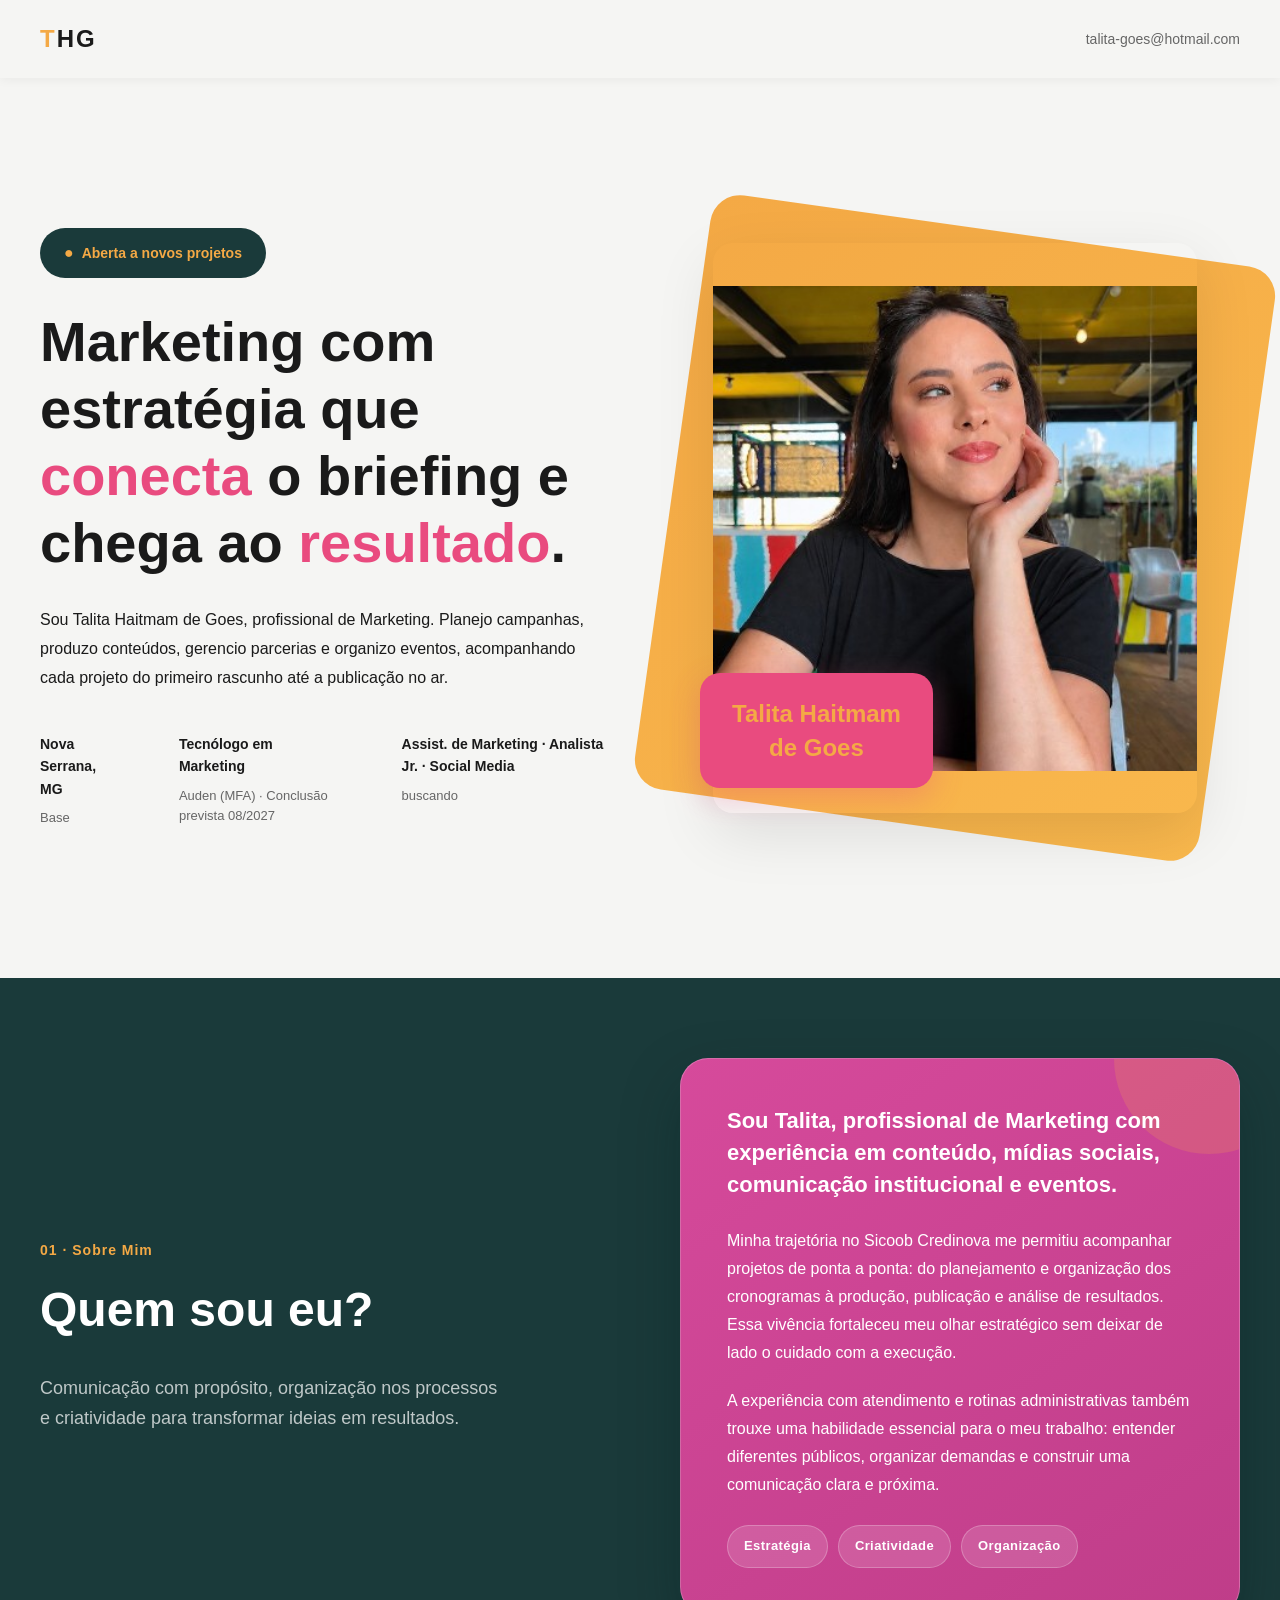
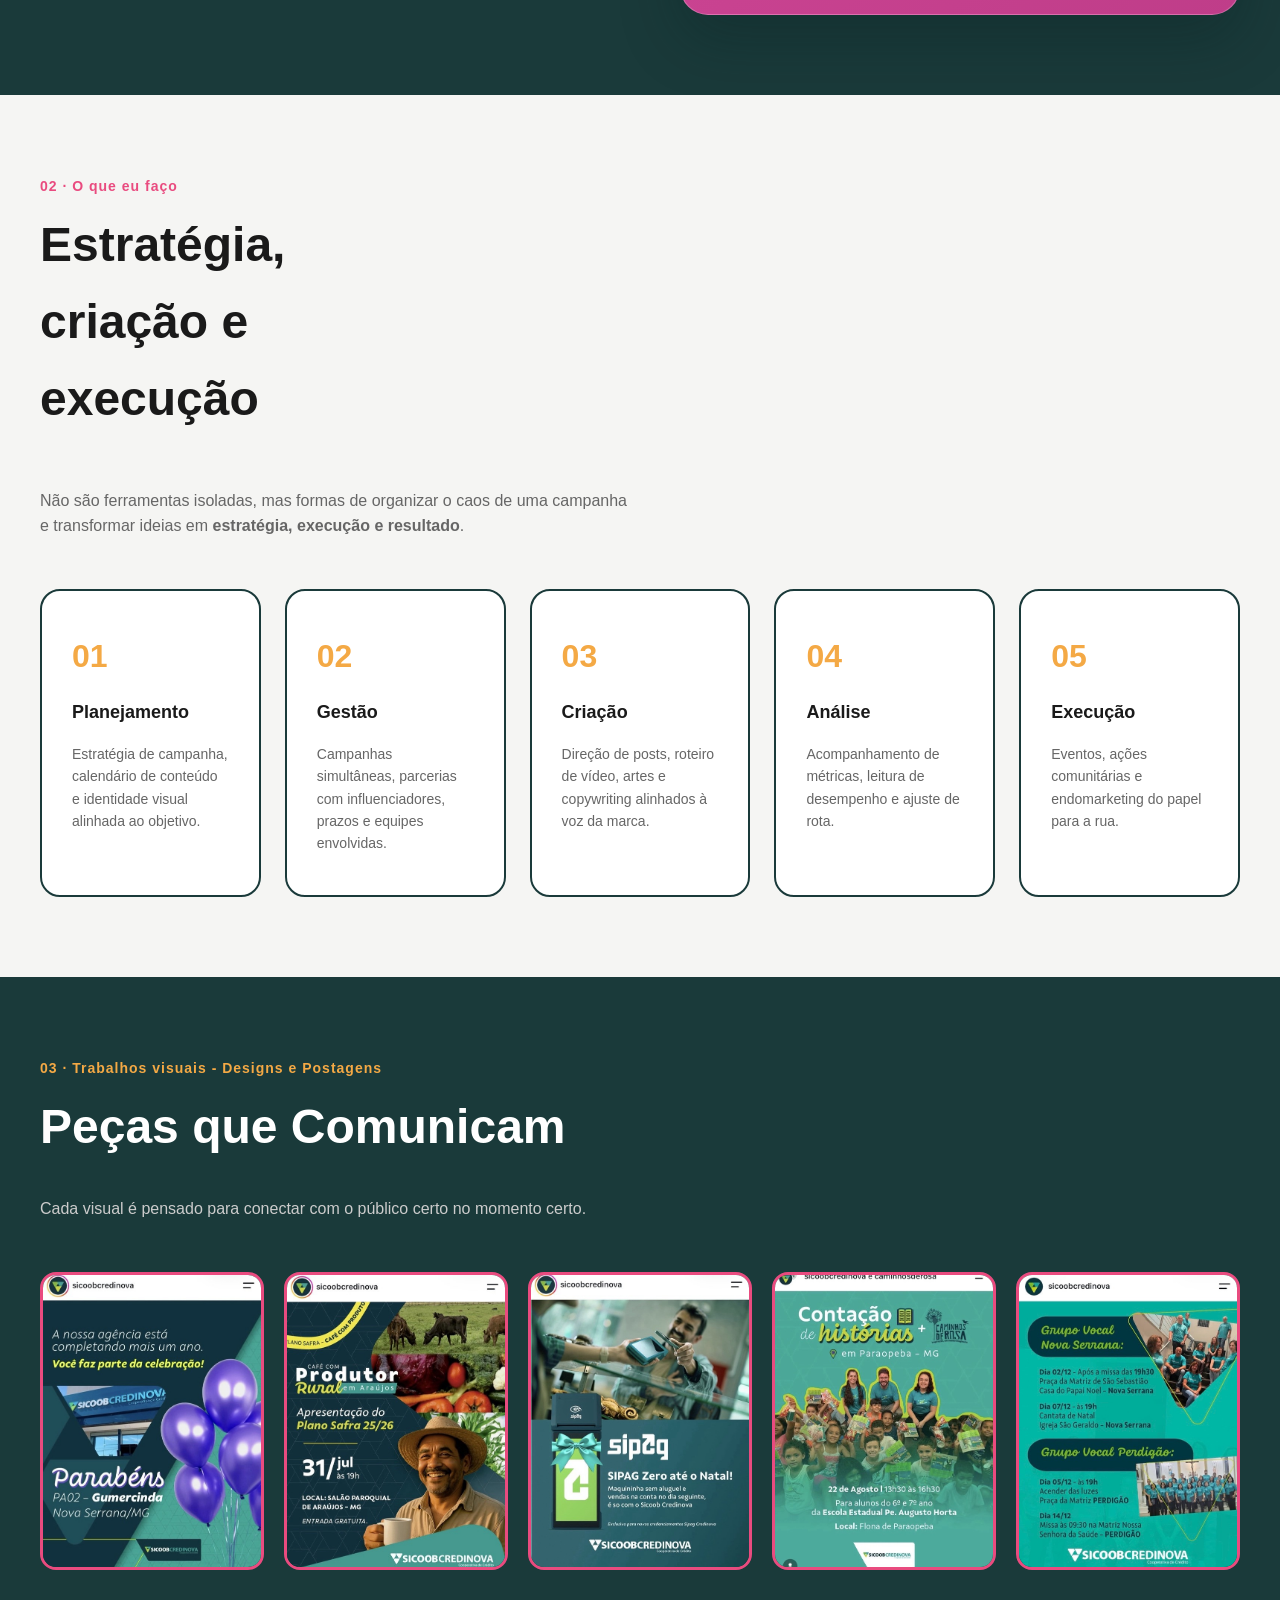
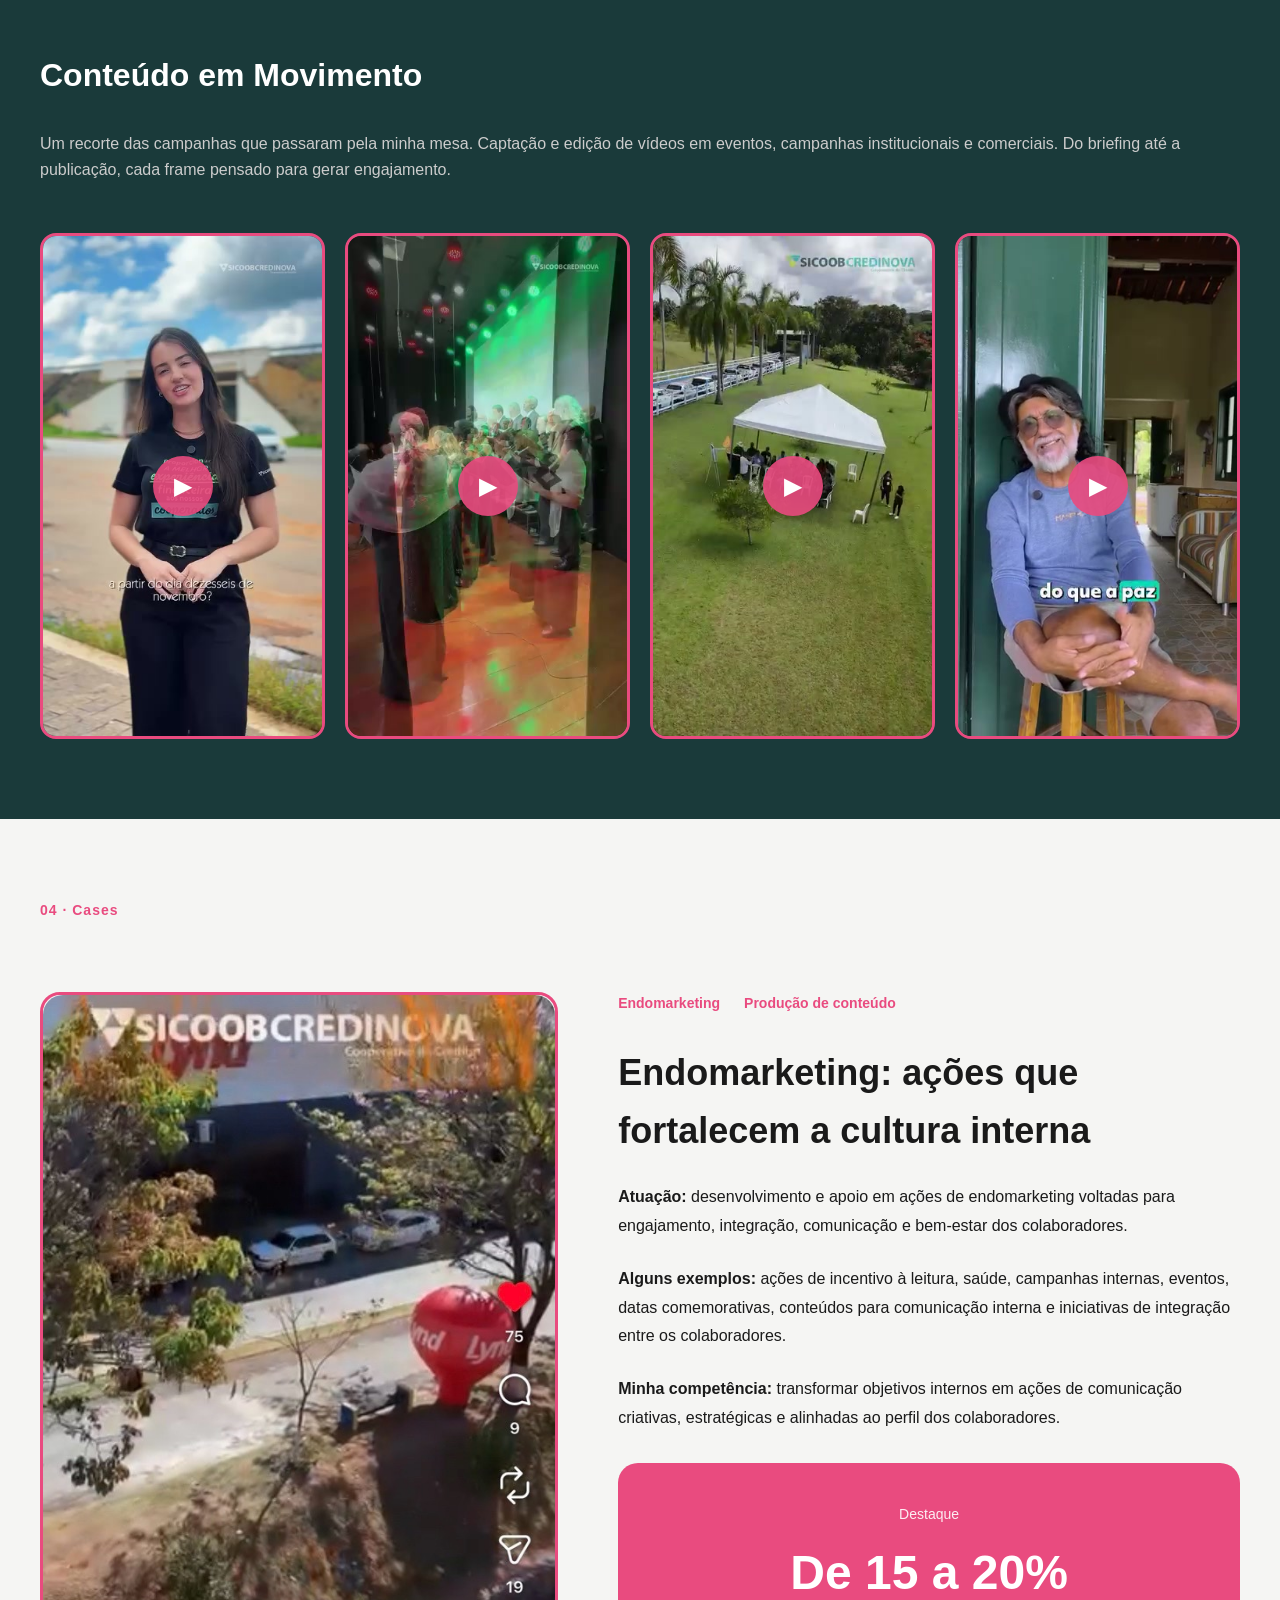
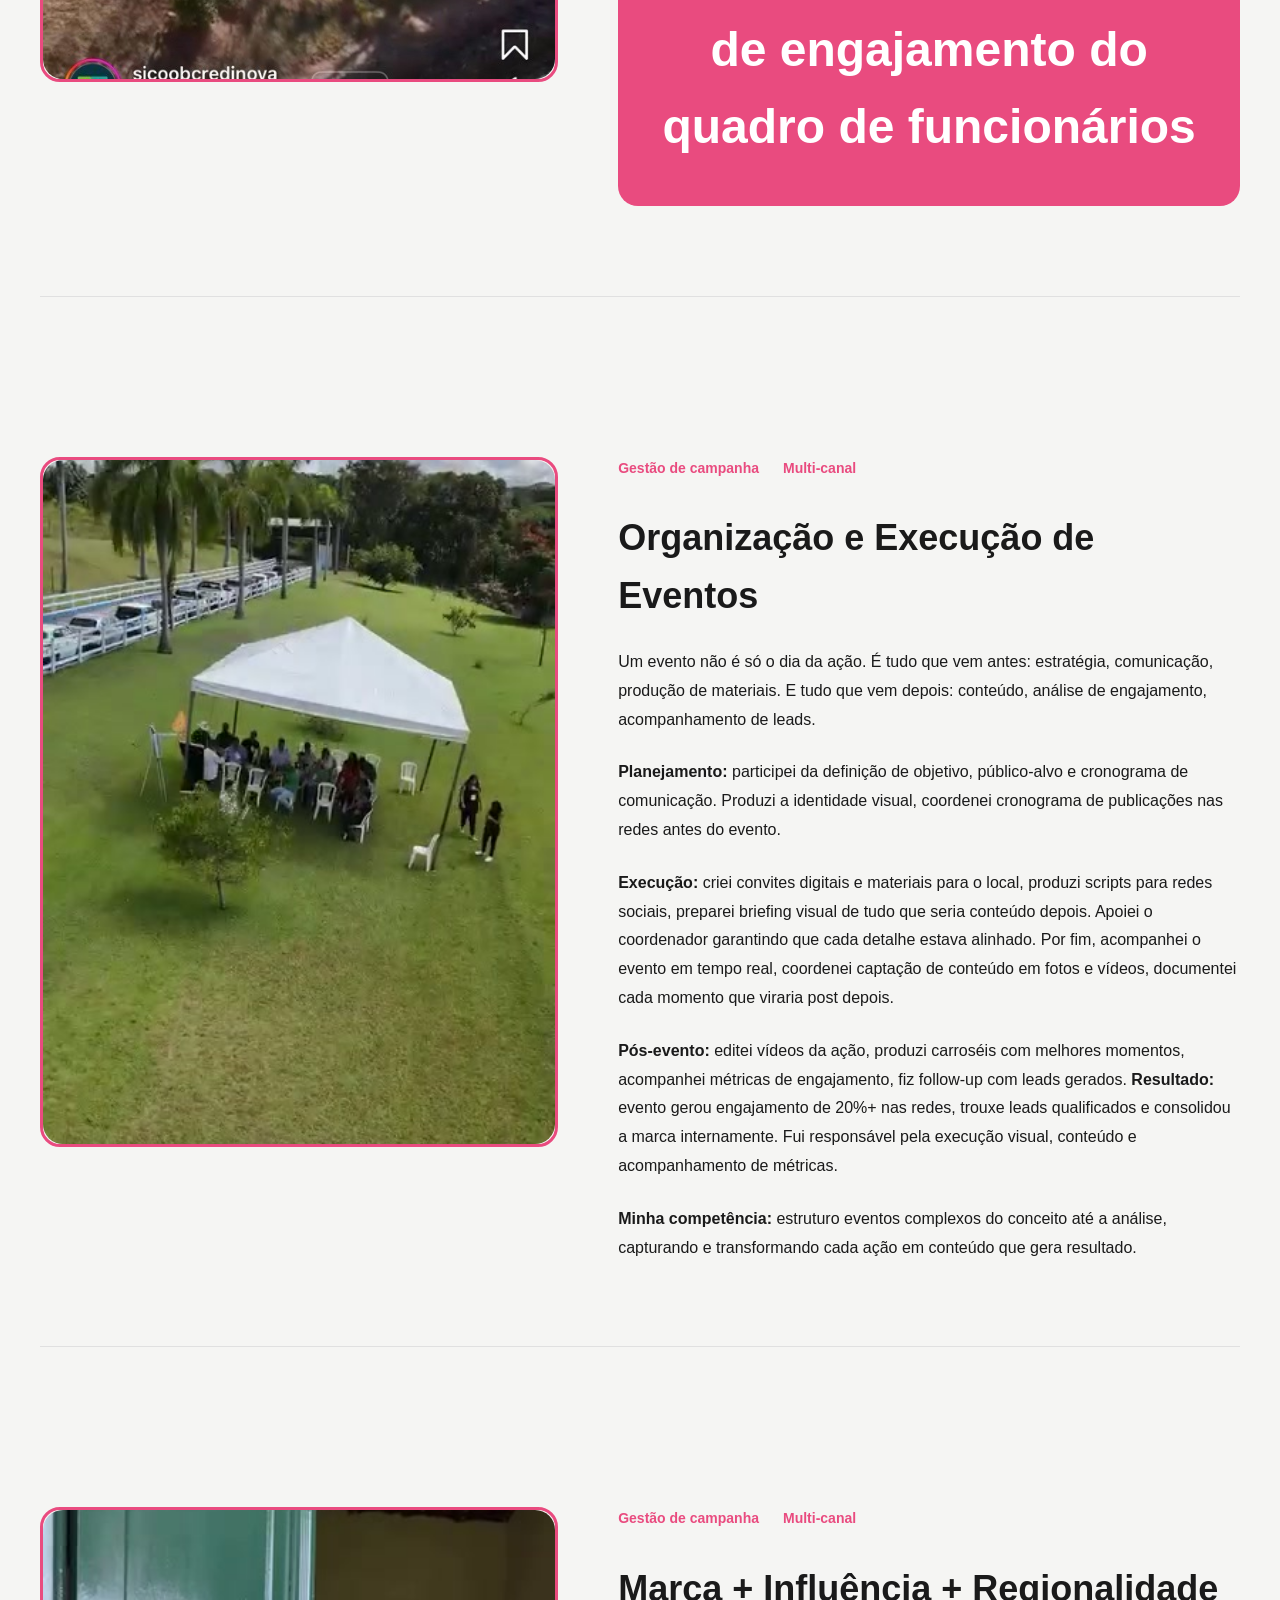
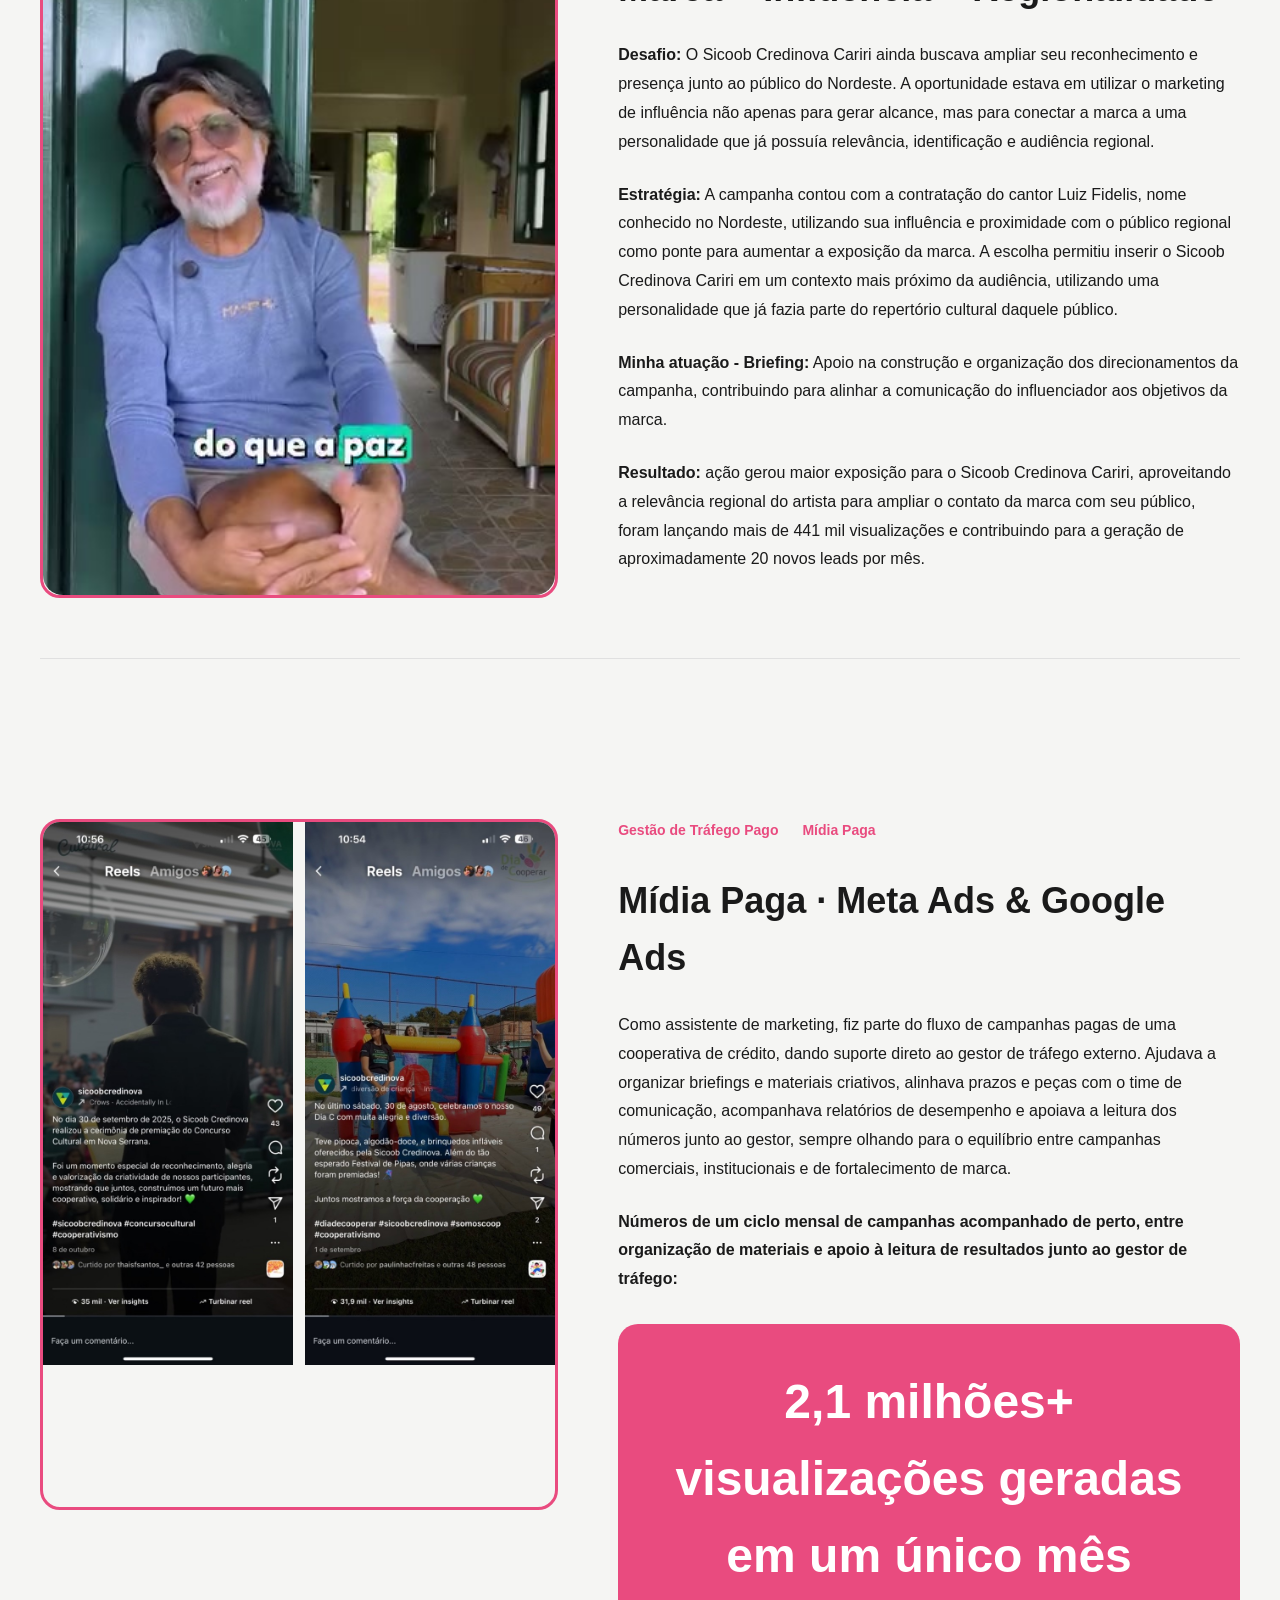
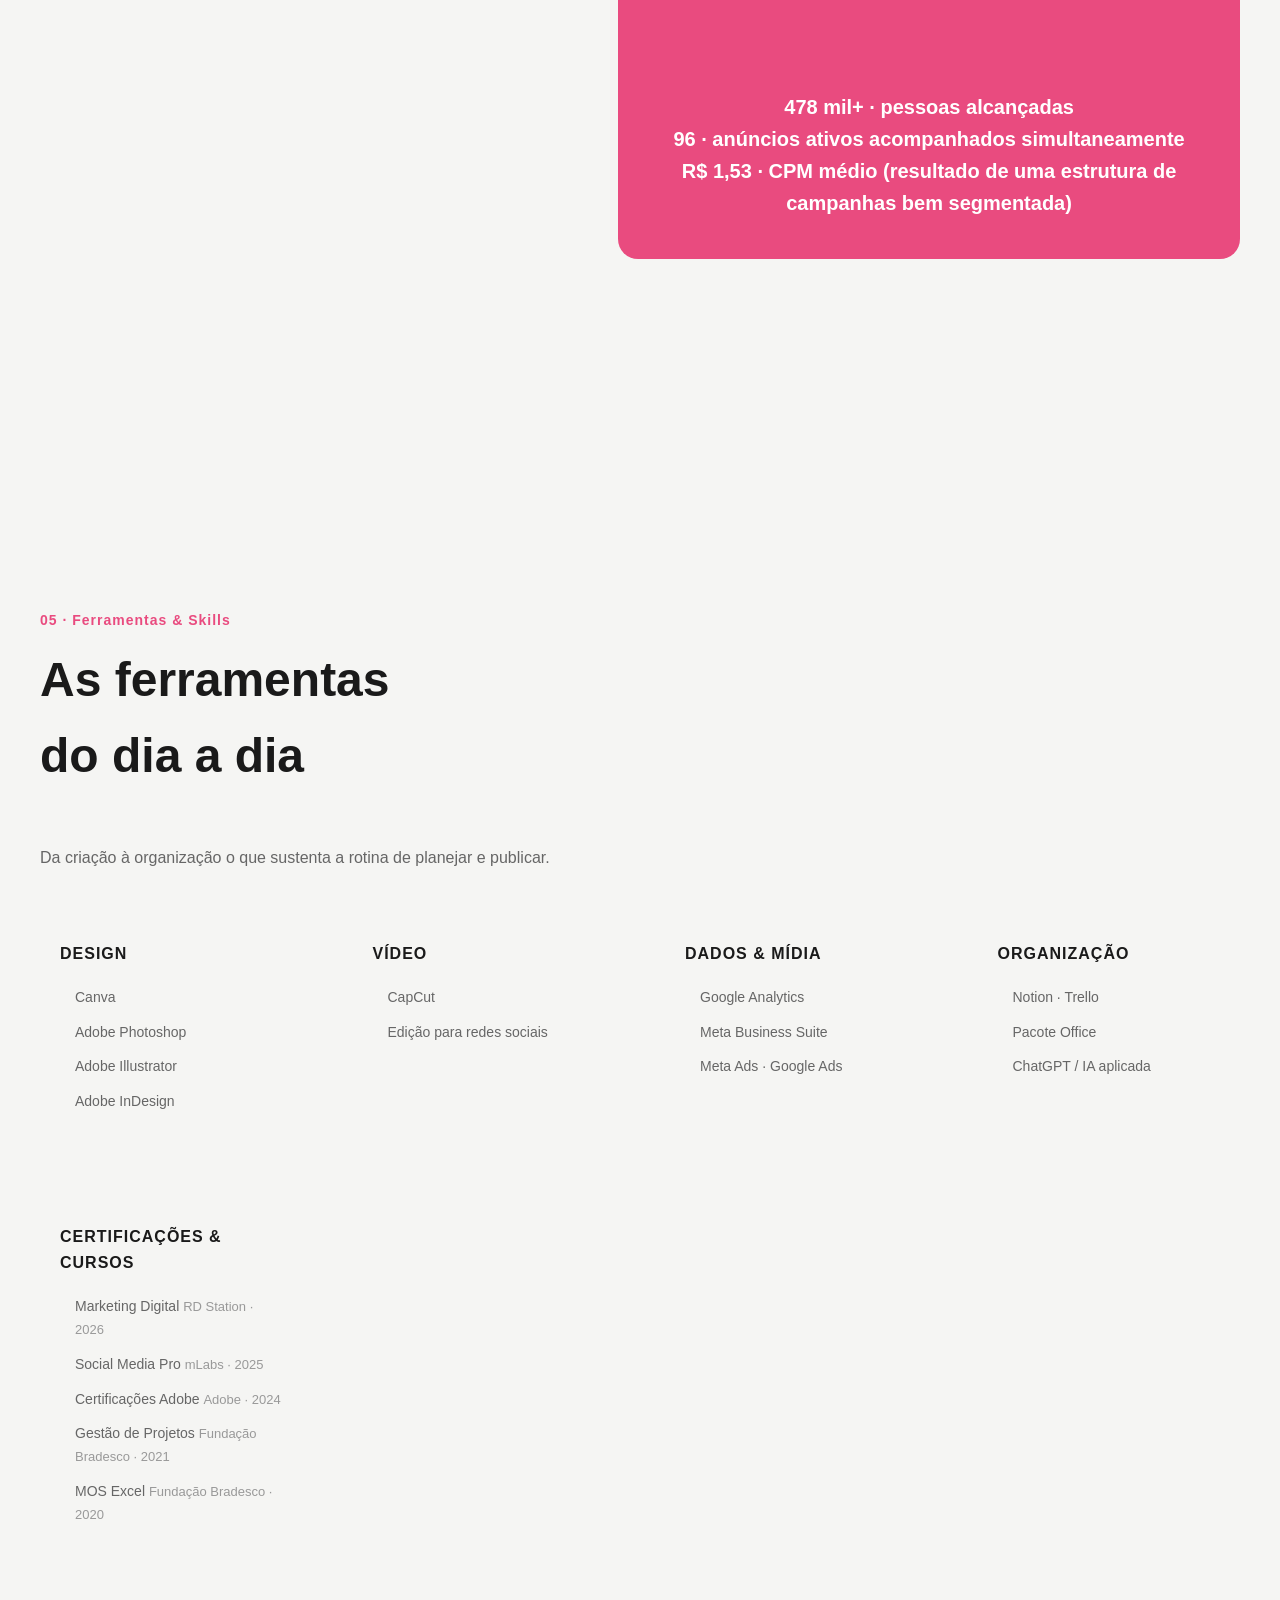
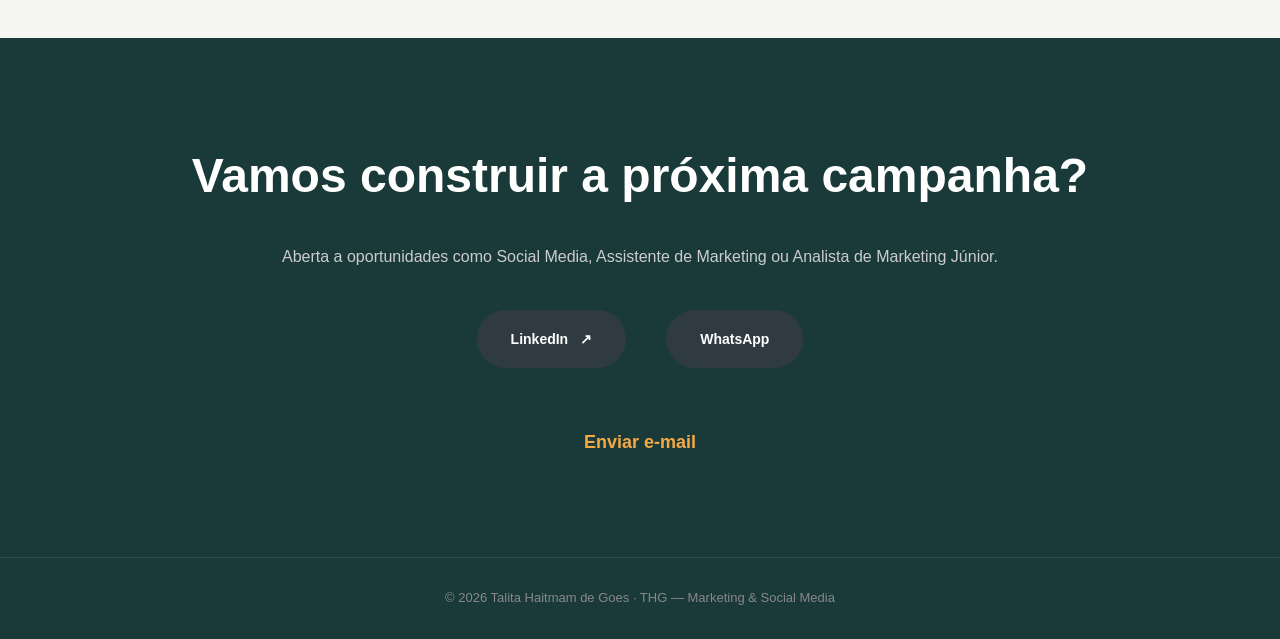
==== index(1) (1).html @ 7b7c9e7a "Add files via upload" ====
<!DOCTYPE html>
<html lang="pt-BR">
<head>
    <meta charset="UTF-8">
    <meta name="viewport" content="width=device-width, initial-scale=1.0">
    <title>Talita Haitmam de Goes | Marketing & Social Media</title>
    <link rel="stylesheet" href="./css/style.css">
    <link rel="llms-txt" href="./llms.txt" type="text/plain">
</head>
<body>
    <!-- SCROLL PROGRESS BAR -->
    <div class="scroll-progress"></div>

    <!-- HEADER -->
    <header>
        <div class="logo" onclick="window.scrollTo({top: 0, behavior: 'smooth'})">
            <span>T</span><span>HG</span>
        </div>
        <a href="mailto:talita-goes@hotmail.com" class="email">talita-goes@hotmail.com</a>
    </header>

    <!-- SEÇÃO HERO -->
    <section class="hero">
        <div class="hero-content">
            <div class="hero-badge">Aberta a novos projetos</div>
            <h1 class="hero-title">Marketing com estratégia que <span class="highlight">conecta</span> o briefing e chega ao <span class="highlight">resultado</span>.</h1>
            <p class="hero-description">Sou Talita Haitmam de Goes, profissional de Marketing. Planejo campanhas, produzo conteúdos, gerencio parcerias e organizo eventos, acompanhando cada projeto do primeiro rascunho até a publicação no ar.</p>
            <div class="hero-info">
                <div class="info-item">
                    <span class="info-item-label">Nova Serrana, MG</span>
                    <span class="info-item-value">Base</span>
                </div>
                <div class="info-item">
                    <span class="info-item-label">Tecnólogo em Marketing</span>
                    <span class="info-item-value">Auden (MFA) · Conclusão prevista 08/2027</span>
                </div>
                <div class="info-item">
                    <span class="info-item-label">Assist. de Marketing · Analista Jr. · Social Media</span>
                    <span class="info-item-value">buscando</span>
                </div>
            </div>
        </div>

        <div class="hero-image">
            <div class="hero-image-bg"></div>
            <img src="./fotos/perfil-talita.jfif" alt="Talita Haitmam de Goes" class="hero-image-photo" loading="lazy" style="object-fit: contain;">
            <div class="hero-name-badge">Talita Haitmam<br>de Goes</div>
        </div>
    </section>

    <!-- SEÇÃO SOBRE MIM -->
    <section class="section dark">
        <div class="about-grid">
            <div class="about-heading">
                <div class="section-label">01 · Sobre Mim</div>
                <h2 class="section-title">Quem sou eu?</h2>
                <p class="about-summary">Comunicação com propósito, organização nos processos e criatividade para transformar ideias em resultados.</p>
            </div>
            <div class="about-content-box">
                <p class="about-intro">Sou Talita, profissional de Marketing com experiência em conteúdo, mídias sociais, comunicação institucional e eventos.</p>

                <p>Minha trajetória no Sicoob Credinova me permitiu acompanhar projetos de ponta a ponta: do planejamento e organização dos cronogramas à produção, publicação e análise de resultados. Essa vivência fortaleceu meu olhar estratégico sem deixar de lado o cuidado com a execução.</p>

                <p>A experiência com atendimento e rotinas administrativas também trouxe uma habilidade essencial para o meu trabalho: entender diferentes públicos, organizar demandas e construir uma comunicação clara e próxima.</p>

                <div class="about-highlights" aria-label="Principais competências">
                    <span>Estratégia</span>
                    <span>Criatividade</span>
                    <span>Organização</span>
                </div>
            </div>
        </div>
    </section>

    <!-- SEÇÃO SERVIÇOS -->
    <section class="section services">
        <div class="section-label" style="color: var(--color-primary-pink);">02 · O que eu faço</div>
        <h2 class="section-title">Estratégia, criação e execução</h2>
        
        <div class="services-intro">
            <p>Não são ferramentas isoladas, mas formas de organizar o caos de uma campanha e transformar ideias em <strong>estratégia, execução e resultado</strong>.</p>
        </div>

        <div class="services-grid">
            <div class="service-card">
                <div class="service-number">01</div>
                <h3 class="service-title">Planejamento</h3>
                <p class="service-description">Estratégia de campanha, calendário de conteúdo e identidade visual alinhada ao objetivo.</p>
            </div>
            <div class="service-card">
                <div class="service-number">02</div>
                <h3 class="service-title">Gestão</h3>
                <p class="service-description">Campanhas simultâneas, parcerias com influenciadores, prazos e equipes envolvidas.</p>
            </div>
            <div class="service-card">
                <div class="service-number">03</div>
                <h3 class="service-title">Criação</h3>
                <p class="service-description">Direção de posts, roteiro de vídeo, artes e copywriting alinhados à voz da marca.</p>
            </div>
            <div class="service-card">
                <div class="service-number">04</div>
                <h3 class="service-title">Análise</h3>
                <p class="service-description">Acompanhamento de métricas, leitura de desempenho e ajuste de rota.</p>
            </div>
            <div class="service-card">
                <div class="service-number">05</div>
                <h3 class="service-title">Execução</h3>
                <p class="service-description">Eventos, ações comunitárias e endomarketing do papel para a rua.</p>
            </div>
        </div>
    </section>

    <!-- SEÇÃO TRABALHOS VISUAIS - DESIGNS -->
    <section class="section portfolio-section">
        <div class="section-label">03 · Trabalhos visuais - Designs e Postagens</div>
        <h2 class="portfolio-title">Peças que Comunicam</h2>
        <p class="portfolio-subtitle">Cada visual é pensado para conectar com o público certo no momento certo.</p>
        
        <div class="gallery-designs">
            <div class="gallery-item" onclick="openModal('./fotos/design-aniversario-agencia.jfif')">
                <img src="./fotos/design-aniversario-agencia.jfif" alt="Design 1" loading="lazy">
            </div>
            <div class="gallery-item" onclick="openModal('./fotos/design-cafe-produtor-rural.jfif')">
                <img src="./fotos/design-cafe-produtor-rural.jfif" alt="Design 2" loading="lazy">
            </div>
            <div class="gallery-item" onclick="openModal('./fotos/design-sipag-natal.jfif')">
                <img src="./fotos/design-sipag-natal.jfif" alt="Design 3" loading="lazy">
            </div>
            <div class="gallery-item" onclick="openModal('./fotos/design-contacao-historias.jfif')">
                <img src="./fotos/design-contacao-historias.jfif" alt="Design 4" loading="lazy">
            </div>
            <div class="gallery-item" onclick="openModal('./fotos/design-grupo-vocal.jfif')">
                <img src="./fotos/design-grupo-vocal.jfif" alt="Design 5" loading="lazy">
            </div>
        </div>

        <h3 class="video-section-title">Conteúdo em Movimento</h3>
        <p class="video-subtitle">Um recorte das campanhas que passaram pela minha mesa. Captação e edição de vídeos em eventos, campanhas institucionais e comerciais. Do briefing até a publicação, cada frame pensado para gerar engajamento.</p>

        <div class="gallery-videos">
            <div class="gallery-video" onclick="openModal('./videos/comercial-sicoob-tag.mp4')">
                <video preload="metadata" poster="./fotos/comercial-sicoob-tag.jpg">
                    <source src="./videos/comercial-sicoob-tag.mp4" type="video/mp4">
                </video>
                <div class="play-icon">▶</div>
            </div>
            <div class="gallery-video" onclick="openModal('./videos/evento-institucional-coral.mp4')">
                <video preload="metadata" poster="./fotos/evento-institucional-coral.jpg">
                    <source src="./videos/evento-institucional-coral.mp4" type="video/mp4">
                </video>
                <div class="play-icon">▶</div>
            </div>
            <div class="gallery-video" onclick="openModal('./videos/evento-cafe-produtor-rural.mp4')">
                <video preload="metadata" poster="./fotos/evento-cafe-produtor-rural.jpg">
                    <source src="./videos/evento-cafe-produtor-rural.mp4" type="video/mp4">
                </video>
                <div class="play-icon">▶</div>
            </div>
            <div class="gallery-video" onclick="openModal('./videos/influencia-luiz-fidelis.mp4')">
                <video preload="metadata" poster="./fotos/influencia-luiz-fidelis.jpg">
                    <source src="./videos/influencia-luiz-fidelis.mp4" type="video/mp4">
                </video>
                <div class="play-icon">▶</div>
            </div>
        </div>
    </section>

    <!-- SEÇÃO CASES -->
    <section class="section cases-section">
        <div class="section-label" style="color: var(--color-primary-pink);">04 · Cases</div>

        <!-- CASE 1 -->
        <div class="case-item">
            <div class="case-image">
                <video style="width:100%;height:100%;object-fit:cover;border-radius:inherit;" preload="metadata" poster="./fotos/endomarketing-fic-movimento.jfif" onclick="event.stopPropagation(); openModal('./videos/endomarketing-fic-movimento.mp4')"><source src="./videos/endomarketing-fic-movimento.mp4" type="video/mp4"></video>
            </div>
            <div class="case-content">
                <div class="case-meta">
                    <span class="case-meta-item">Endomarketing</span>
                    <span class="case-meta-item">Produção de conteúdo</span>
                </div>
                <h3>Endomarketing: ações que fortalecem a cultura interna</h3>
                
                <p class="case-description"><strong>Atuação:</strong> desenvolvimento e apoio em ações de endomarketing voltadas para engajamento, integração, comunicação e bem-estar dos colaboradores.</p>
                
                <p class="case-description"><strong>Alguns exemplos:</strong> ações de incentivo à leitura, saúde, campanhas internas, eventos, datas comemorativas, conteúdos para comunicação interna e iniciativas de integração entre os colaboradores.</p>
                
                <p class="case-description"><strong>Minha competência:</strong> transformar objetivos internos em ações de comunicação criativas, estratégicas e alinhadas ao perfil dos colaboradores.</p>
                
                <div class="case-highlight">
                    <div class="label">Destaque</div>
                    De 15 a 20%<br>de engajamento do quadro de funcionários
                </div>
            </div>
        </div>

        <!-- CASE 2 -->
        <div class="case-item">
            <div class="case-image">
                <video style="width:100%;height:100%;object-fit:cover;border-radius:inherit;" preload="metadata" poster="./fotos/evento-cafe-produtor-rural.jpg" onclick="event.stopPropagation(); openModal('./videos/evento-cafe-produtor-rural.mp4')"><source src="./videos/evento-cafe-produtor-rural.mp4" type="video/mp4"></video>
            </div>
            <div class="case-content">
                <div class="case-meta">
                    <span class="case-meta-item">Gestão de campanha</span>
                    <span class="case-meta-item">Multi-canal</span>
                </div>
                <h3>Organização e Execução de Eventos</h3>
                
                <p class="case-description">Um evento não é só o dia da ação. É tudo que vem antes: estratégia, comunicação, produção de materiais. E tudo que vem depois: conteúdo, análise de engajamento, acompanhamento de leads.</p>
                
                <p class="case-description"><strong>Planejamento:</strong> participei da definição de objetivo, público-alvo e cronograma de comunicação. Produzi a identidade visual, coordenei cronograma de publicações nas redes antes do evento.</p>
                
                <p class="case-description"><strong>Execução:</strong> criei convites digitais e materiais para o local, produzi scripts para redes sociais, preparei briefing visual de tudo que seria conteúdo depois. Apoiei o coordenador garantindo que cada detalhe estava alinhado. Por fim, acompanhei o evento em tempo real, coordenei captação de conteúdo em fotos e vídeos, documentei cada momento que viraria post depois.</p>
                
                <p class="case-description"><strong>Pós-evento:</strong> editei vídeos da ação, produzi carroséis com melhores momentos, acompanhei métricas de engajamento, fiz follow-up com leads gerados. <strong>Resultado:</strong> evento gerou engajamento de 20%+ nas redes, trouxe leads qualificados e consolidou a marca internamente. Fui responsável pela execução visual, conteúdo e acompanhamento de métricas.</p>
                
                <p class="case-description"><strong>Minha competência:</strong> estruturo eventos complexos do conceito até a análise, capturando e transformando cada ação em conteúdo que gera resultado.</p>
            </div>
        </div>

        <!-- CASE 3 - Luiz Fidelis -->
        <div class="case-item">
            <div class="case-image">
                <video style="width:100%;height:100%;object-fit:cover;border-radius:inherit;" preload="metadata" poster="./fotos/influencia-luiz-fidelis.jpg" onclick="event.stopPropagation(); openModal('./videos/influencia-luiz-fidelis.mp4')"><source src="./videos/influencia-luiz-fidelis.mp4" type="video/mp4"></video>
            </div>
            <div class="case-content">
                <div class="case-meta">
                    <span class="case-meta-item">Gestão de campanha</span>
                    <span class="case-meta-item">Multi-canal</span>
                </div>
                <h3>Marca + Influência + Regionalidade</h3>
                
                <p class="case-description"><strong>Desafio:</strong> O Sicoob Credinova Cariri ainda buscava ampliar seu reconhecimento e presença junto ao público do Nordeste. A oportunidade estava em utilizar o marketing de influência não apenas para gerar alcance, mas para conectar a marca a uma personalidade que já possuía relevância, identificação e audiência regional.</p>
                
                <p class="case-description"><strong>Estratégia:</strong> A campanha contou com a contratação do cantor Luiz Fidelis, nome conhecido no Nordeste, utilizando sua influência e proximidade com o público regional como ponte para aumentar a exposição da marca. A escolha permitiu inserir o Sicoob Credinova Cariri em um contexto mais próximo da audiência, utilizando uma personalidade que já fazia parte do repertório cultural daquele público.</p>
                
                <p class="case-description"><strong>Minha atuação - Briefing:</strong> Apoio na construção e organização dos direcionamentos da campanha, contribuindo para alinhar a comunicação do influenciador aos objetivos da marca.</p>
                
                <p class="case-description"><strong>Resultado:</strong> ação gerou maior exposição para o Sicoob Credinova Cariri, aproveitando a relevância regional do artista para ampliar o contato da marca com seu público, foram lançando mais de 441 mil visualizações e contribuindo para a geração de aproximadamente 20 novos leads por mês.</p>
            </div>
        </div>

        <!-- CASE 4 - Mídia Paga -->
        <div class="case-item">
            <div class="case-image">
                <div class="case-media-gallery" style="display:flex;gap:12px;flex-wrap:wrap;"><img style="width:calc(50% - 6px);object-fit:cover;" src="./fotos/resultado-midia-paga-concurso-cultural.jfif" alt="Mídia Paga - Concurso Cultural" loading="lazy"><img style="width:calc(50% - 6px);object-fit:cover;" src="./fotos/resultado-midia-paga-dia-c.jfif" alt="Mídia Paga - Dia C" loading="lazy"></div>
            </div>
            <div class="case-content">
                <div class="case-meta">
                    <span class="case-meta-item">Gestão de Tráfego Pago</span>
                    <span class="case-meta-item">Mídia Paga</span>
                </div>
                <h3>Mídia Paga · Meta Ads & Google Ads</h3>
                
                <p class="case-description">Como assistente de marketing, fiz parte do fluxo de campanhas pagas de uma cooperativa de crédito, dando suporte direto ao gestor de tráfego externo. Ajudava a organizar briefings e materiais criativos, alinhava prazos e peças com o time de comunicação, acompanhava relatórios de desempenho e apoiava a leitura dos números junto ao gestor, sempre olhando para o equilíbrio entre campanhas comerciais, institucionais e de fortalecimento de marca.</p>
                
                <p class="case-description"><strong>Números de um ciclo mensal de campanhas acompanhado de perto, entre organização de materiais e apoio à leitura de resultados junto ao gestor de tráfego:</strong></p>
                
                <div class="case-highlight">
                    2,1 milhões+<br>visualizações geradas em um único mês<br><br>
                    <span style="font-size: 20px; display: block; margin-top: 20px;">
                        478 mil+ · pessoas alcançadas<br>
                        96 · anúncios ativos acompanhados simultaneamente<br>
                        R$ 1,53 · CPM médio (resultado de uma estrutura de campanhas bem segmentada)
                    </span>
                </div>
            </div>
        </div>
    </section>

    <!-- SEÇÃO FERRAMENTAS -->
    <section class="section tools-section">
        <div class="section-label" style="color: var(--color-primary-pink);">05 · Ferramentas & Skills</div>
        <h2 class="section-title">As ferramentas do dia a dia</h2>
        <p style="color: var(--color-text-light); font-size: 16px; margin-bottom: 40px;">Da criação à organização o que sustenta a rotina de planejar e publicar.</p>

        <div class="tools-grid">
            <div class="tool-category">
                <h3 class="tool-category-title">DESIGN</h3>
                <ul class="tool-list">
                    <li>Canva</li>
                    <li>Adobe Photoshop</li>
                    <li>Adobe Illustrator</li>
                    <li>Adobe InDesign</li>
                </ul>
            </div>
            <div class="tool-category">
                <h3 class="tool-category-title">VÍDEO</h3>
                <ul class="tool-list">
                    <li>CapCut</li>
                    <li>Edição para redes sociais</li>
                </ul>
            </div>
            <div class="tool-category">
                <h3 class="tool-category-title">DADOS & MÍDIA</h3>
                <ul class="tool-list">
                    <li>Google Analytics</li>
                    <li>Meta Business Suite</li>
                    <li>Meta Ads · Google Ads</li>
                </ul>
            </div>
            <div class="tool-category">
                <h3 class="tool-category-title">ORGANIZAÇÃO</h3>
                <ul class="tool-list">
                    <li>Notion · Trello</li>
                    <li>Pacote Office</li>
                    <li>ChatGPT / IA aplicada</li>
                </ul>
            </div>
        </div>

        <div class="tools-grid" style="margin-top: 60px;">
            <div class="tool-category">
                <h3 class="tool-category-title">CERTIFICAÇÕES & CURSOS</h3>
                <ul class="tool-list">
                    <li>Marketing Digital <span class="certification">RD Station · 2026</span></li>
                    <li>Social Media Pro <span class="certification">mLabs · 2025</span></li>
                    <li>Certificações Adobe <span class="certification">Adobe · 2024</span></li>
                    <li>Gestão de Projetos <span class="certification">Fundação Bradesco · 2021</span></li>
                    <li>MOS Excel <span class="certification">Fundação Bradesco · 2020</span></li>
                </ul>
            </div>
        </div>
    </section>

    <!-- SEÇÃO CONTATO -->
    <section class="contact-section">
        <h2 class="contact-title">Vamos construir a próxima campanha?</h2>
        <p class="contact-status">Aberta a oportunidades como Social Media, Assistente de Marketing ou Analista de Marketing Júnior.</p>
        
        <div class="contact-links">
            <a href="https://www.linkedin.com/in/talita-haitmam-de-goes-423313188/" target="_blank" rel="noopener noreferrer" class="contact-link">
                <span>LinkedIn</span> <span>↗</span>
            </a>
            <a href="https://wa.me/5537984061112" target="_blank" rel="noopener noreferrer" class="contact-link whatsapp">
                <span>WhatsApp</span>
            </a>
        </div>

        <a href="mailto:talita-goes@hotmail.com" class="contact-email">Enviar e-mail</a>
    </section>

    <!-- FOOTER -->
    <footer>
        © 2026 Talita Haitmam de Goes · THG — Marketing & Social Media
    </footer>

    <!-- MODAL -->
    <div id="modal" class="modal">
        <div class="modal-content">
            <span class="close-modal" onclick="closeModal()">&times;</span>
            <img id="modal-img" alt="Visualização ampliada" style="display: none;">
            <video id="modal-video" style="display: none;" controls></video>
        </div>
    </div>

    <!-- SCROLL TO TOP BUTTON -->
    <button class="scroll-to-top" onclick="scrollToTop()">↑</button>

    <script src="./js/script.js"></script>
</body>
</html>
---- css/style.css ----
* {
    margin: 0;
    padding: 0;
    box-sizing: border-box;
}

:root {
    --color-dark-bg: #1a3a3a;
    --color-light-bg: #f5f5f3;
    --color-primary-pink: #e94b7f;
    --color-secondary-pink: #d64a9b;
    --color-accent-yellow: #f4a945;
    --color-accent-yellow-dark: #f9b84d;
    --color-text-dark: #1a1a1a;
    --color-text-light: #666666;
    --color-white: #ffffff;
    --color-border: #e0e0e0;
}

html {
    scroll-behavior: smooth;
}

body {
    font-family: -apple-system, BlinkMacSystemFont, 'Segoe UI', 'Roboto', 'Helvetica Neue', Arial, sans-serif;
    background-color: var(--color-light-bg);
    color: var(--color-text-dark);
    line-height: 1.6;
}

/* SCROLL PROGRESS BAR */
.scroll-progress {
    position: fixed;
    top: 0;
    left: 0;
    height: 3px;
    background: linear-gradient(90deg, var(--color-primary-pink), var(--color-accent-yellow));
    z-index: 1001;
    width: 0%;
    transition: width 0.1s ease;
}

/* HEADER E NAVEGAÇÃO */
header {
    background-color: var(--color-light-bg);
    padding: 20px 40px;
    display: flex;
    justify-content: space-between;
    align-items: center;
    position: sticky;
    top: 0;
    z-index: 998;
    box-shadow: 0 2px 10px rgba(0, 0, 0, 0.05);
    backdrop-filter: blur(10px);
    background-color: rgba(245, 245, 243, 0.95);
    transition: all 0.3s cubic-bezier(0.34, 1.56, 0.64, 1);
}

header.scrolled {
    padding: 15px 40px;
    box-shadow: 0 4px 20px rgba(0, 0, 0, 0.1);
}

.logo {
    font-size: 24px;
    font-weight: 700;
    letter-spacing: 2px;
    cursor: pointer;
    transition: transform 0.3s ease;
}

.logo:hover {
    transform: scale(1.05);
}

.logo span:nth-child(1) {
    color: var(--color-accent-yellow);
}

.logo span:nth-child(2) {
    color: var(--color-text-dark);
}

.logo span:nth-child(3) {
    color: var(--color-primary-pink);
}

header .email {
    font-size: 14px;
    color: var(--color-text-light);
    text-decoration: none;
    transition: all 0.3s ease;
}

header .email:hover {
    color: var(--color-primary-pink);
    transform: translateX(5px);
}

/* SEÇÃO HERO */
.hero {
    background-color: var(--color-light-bg);
    padding: 60px 40px;
    overflow: hidden;
    overflow: clip;
    display: grid;
    grid-template-columns: 1fr 1fr;
    gap: 60px;
    align-items: center;
    min-height: 100vh;
    animation: fadeInUp 0.8s ease;
}

.hero-content {
    display: flex;
    flex-direction: column;
    gap: 30px;
}

.hero-badge {
    background-color: var(--color-dark-bg);
    color: var(--color-accent-yellow);
    padding: 12px 24px;
    border-radius: 30px;
    width: fit-content;
    font-size: 14px;
    font-weight: 600;
    display: flex;
    align-items: center;
    gap: 8px;
    animation: slideInLeft 0.8s ease 0.2s both;
}

.hero-badge::before {
    content: '●';
    font-size: 16px;
    animation: pulse 2s ease-in-out infinite;
}

@keyframes pulse {
    0%, 100% { opacity: 1; }
    50% { opacity: 0.5; }
}

.hero-title {
    font-size: 56px;
    font-weight: 700;
    line-height: 1.2;
    color: var(--color-text-dark);
    animation: slideInLeft 0.8s ease 0.3s both;
}

.hero-title .highlight {
    color: var(--color-primary-pink);
    font-weight: 700;
    transition: all 0.3s ease;
}

.hero-title:hover .highlight {
    text-shadow: 0 0 20px rgba(233, 75, 127, 0.3);
}

.hero-description {
    font-size: 16px;
    color: var(--color-text-dark);
    line-height: 1.8;
    animation: slideInLeft 0.8s ease 0.4s both;
}

.hero-info {
    display: flex;
    gap: 60px;
    font-size: 14px;
    margin-top: 10px;
    animation: slideInLeft 0.8s ease 0.5s both;
}

.info-item {
    display: flex;
    flex-direction: column;
    gap: 8px;
    transition: transform 0.3s ease;
}

.info-item:hover {
    transform: translateX(10px);
}

.info-item-label {
    font-weight: 600;
    color: var(--color-text-dark);
}

.info-item-value {
    color: var(--color-text-light);
    font-size: 13px;
}

.hero-image {
    position: relative;
    display: flex;
    justify-content: center;
    align-items: center;
    height: 600px;
    animation: slideInRight 0.8s ease 0.3s both;
}

.hero-image-bg {
    position: absolute;
    width: 100%;
    height: 100%;
    background: linear-gradient(135deg, var(--color-accent-yellow) 0%, var(--color-accent-yellow-dark) 100%);
    border-radius: 30px;
    z-index: 1;
    transform: rotate(8deg);
    transition: all 0.3s ease;
}

.hero-image:hover .hero-image-bg {
    transform: rotate(12deg) scale(1.02);
}

.hero-image-photo {
    position: relative;
    z-index: 2;
    width: 85%;
    height: 95%;
    border-radius: 20px;
    object-fit: cover;
    box-shadow: 0 20px 60px rgba(0, 0, 0, 0.1);
    transition: all 0.3s cubic-bezier(0.34, 1.56, 0.64, 1);
}

.hero-image-photo:hover {
    transform: scale(1.02);
    box-shadow: 0 30px 80px rgba(233, 75, 127, 0.2);
}

.hero-name-badge {
    position: absolute;
    bottom: 40px;
    left: 30px;
    background-color: var(--color-primary-pink);
    color: var(--color-accent-yellow);
    padding: 24px 32px;
    border-radius: 20px;
    z-index: 3;
    font-weight: 700;
    font-size: 24px;
    text-align: center;
    line-height: 1.4;
    box-shadow: 0 10px 30px rgba(233, 75, 127, 0.3);
    animation: slideInLeft 0.8s ease 0.6s both;
}

/* SEÇÃO SOBRE MIM */
.section {
    background-color: var(--color-light-bg);
    padding: 80px 40px;
    opacity: 0;
    animation: fadeInUp 0.8s ease forwards;
}

.section.dark {
    background-color: var(--color-dark-bg);
    color: var(--color-white);
}

.section-label {
    color: var(--color-accent-yellow);
    font-size: 14px;
    font-weight: 600;
    margin-bottom: 10px;
    letter-spacing: 1px;
    transition: all 0.3s ease;
}

.section:hover .section-label {
    text-shadow: 0 0 10px rgba(244, 169, 69, 0.3);
}

.section-title {
    font-size: 48px;
    font-weight: 700;
    margin-bottom: 50px;
    max-width: 400px;
    transition: all 0.3s ease;
}

.section.dark .section-title {
    color: var(--color-white);
}

.about-grid {
    display: grid;
    grid-template-columns: 1fr 1fr;
    gap: 80px;
    align-items: center;
}

.about-heading .section-title {
    margin-bottom: 24px;
}

.about-summary {
    max-width: 460px;
    color: rgba(255, 255, 255, 0.72);
    font-size: 18px;
    line-height: 1.7;
}

.about-text {
    font-size: 16px;
    line-height: 1.8;
    color: var(--color-text-dark);
}

.section.dark .about-text {
    color: var(--color-white);
}

.about-text p {
    margin-bottom: 24px;
    transition: all 0.3s ease;
}

.about-text p:hover {
    color: var(--color-primary-pink);
    transform: translateX(10px);
}

.about-content-box {
    position: relative;
    overflow: hidden;
    background: linear-gradient(145deg, var(--color-secondary-pink), #bf3d89);
    border-radius: 28px;
    padding: 46px;
    color: var(--color-white);
    border: 1px solid rgba(255, 255, 255, 0.22);
    font-size: 16px;
    line-height: 1.75;
    box-shadow: 0 24px 60px rgba(8, 29, 29, 0.3);
    transition: transform 0.3s ease, box-shadow 0.3s ease;
}

.about-content-box::before {
    content: '';
    position: absolute;
    width: 190px;
    height: 190px;
    top: -95px;
    right: -65px;
    border-radius: 50%;
    background: rgba(244, 169, 69, 0.2);
}

.about-content-box > * {
    position: relative;
    z-index: 1;
}

.about-content-box:hover {
    transform: translateY(-6px);
    box-shadow: 0 30px 70px rgba(8, 29, 29, 0.38);
}

.about-content-box p {
    margin-bottom: 20px;
}

.about-content-box .about-intro {
    font-size: 22px;
    font-weight: 700;
    line-height: 1.45;
    margin-bottom: 26px;
}

.about-highlights {
    display: flex;
    flex-wrap: wrap;
    gap: 10px;
    padding-top: 6px;
}

.about-highlights span {
    padding: 9px 16px;
    border-radius: 999px;
    background: rgba(255, 255, 255, 0.14);
    border: 1px solid rgba(255, 255, 255, 0.24);
    color: var(--color-white);
    font-size: 13px;
    font-weight: 700;
    letter-spacing: 0.4px;
}

/* SERVIÇOS */
.services {
    background-color: var(--color-light-bg);
}

.services-intro {
    margin-bottom: 40px;
    max-width: 600px;
}

.services-intro p {
    font-size: 16px;
    color: var(--color-text-light);
    margin-bottom: 16px;
}

.services-grid {
    display: grid;
    grid-template-columns: repeat(5, 1fr);
    gap: 24px;
    margin-top: 50px;
}

.service-card {
    background-color: var(--color-white);
    border: 2px solid var(--color-dark-bg);
    border-radius: 20px;
    padding: 40px 30px;
    text-align: left;
    transition: all 0.4s cubic-bezier(0.34, 1.56, 0.64, 1);
    cursor: pointer;
    position: relative;
    overflow: hidden;
}

.service-card::before {
    content: '';
    position: absolute;
    top: 0;
    left: 0;
    right: 0;
    bottom: 0;
    background: linear-gradient(135deg, rgba(233, 75, 127, 0.1), rgba(244, 169, 69, 0.1));
    opacity: 0;
    transition: opacity 0.3s ease;
    z-index: -1;
}

.service-card:hover::before {
    opacity: 1;
}

.service-card:hover {
    transform: translateY(-15px) scale(1.02);
    box-shadow: 0 20px 50px rgba(233, 75, 127, 0.2);
    border-color: var(--color-primary-pink);
}

.service-number {
    font-size: 32px;
    font-weight: 700;
    color: var(--color-accent-yellow);
    margin-bottom: 16px;
    transition: all 0.3s ease;
}

.service-card:hover .service-number {
    font-size: 40px;
    text-shadow: 0 0 15px rgba(244, 169, 69, 0.3);
}

.service-title {
    font-size: 18px;
    font-weight: 700;
    color: var(--color-text-dark);
    margin-bottom: 16px;
}

.service-description {
    font-size: 14px;
    color: var(--color-text-light);
    line-height: 1.6;
}

/* TRABALHOS VISUAIS */
.portfolio-section {
    background-color: var(--color-dark-bg);
    color: var(--color-white);
}

.portfolio-title {
    font-size: 48px;
    font-weight: 700;
    margin-bottom: 30px;
    color: var(--color-white);
}

.portfolio-subtitle {
    font-size: 16px;
    color: #cccccc;
    margin-bottom: 50px;
    transition: color 0.3s ease;
}

.gallery-designs {
    display: grid;
    grid-template-columns: repeat(5, 1fr);
    gap: 20px;
    margin-bottom: 80px;
}

.gallery-item {
    aspect-ratio: 3/4;
    border: 3px solid var(--color-primary-pink);
    border-radius: 16px;
    overflow: hidden;
    cursor: pointer;
    transition: all 0.4s cubic-bezier(0.34, 1.56, 0.64, 1);
    background-color: #333;
    position: relative;
}

.gallery-item img {
    width: 100%;
    height: 100%;
    object-fit: cover;
    transition: all 0.4s ease;
}

.gallery-item:hover {
    transform: scale(1.08) rotateY(5deg);
    box-shadow: 0 0 40px rgba(233, 75, 127, 0.5);
    border-color: var(--color-accent-yellow);
}

.gallery-item:hover img {
    filter: brightness(1.2) contrast(1.1);
}

.video-section-title {
    font-size: 32px;
    font-weight: 700;
    margin-bottom: 30px;
    color: var(--color-white);
}

.video-subtitle {
    font-size: 16px;
    color: #cccccc;
    margin-bottom: 50px;
}

.gallery-videos {
    display: grid;
    grid-template-columns: repeat(4, 1fr);
    gap: 20px;
}

.gallery-video {
    aspect-ratio: 9/16;
    border: 3px solid var(--color-primary-pink);
    border-radius: 16px;
    overflow: hidden;
    cursor: pointer;
    background-color: #333;
    position: relative;
    transition: all 0.4s cubic-bezier(0.34, 1.56, 0.64, 1);
}

.gallery-video video {
    width: 100%;
    height: 100%;
    object-fit: cover;
    transition: all 0.4s ease;
}

.gallery-video:hover {
    transform: scale(1.08);
    box-shadow: 0 0 40px rgba(233, 75, 127, 0.5);
    border-color: var(--color-accent-yellow);
}

.gallery-video:hover video {
    filter: brightness(1.2);
}

.play-icon {
    position: absolute;
    top: 50%;
    left: 50%;
    transform: translate(-50%, -50%);
    width: 60px;
    height: 60px;
    background-color: rgba(233, 75, 127, 0.9);
    border-radius: 50%;
    display: flex;
    align-items: center;
    justify-content: center;
    font-size: 24px;
    color: var(--color-white);
    transition: all 0.3s ease;
    z-index: 10;
}

.gallery-video:hover .play-icon {
    background-color: var(--color-primary-pink);
    transform: translate(-50%, -50%) scale(1.2);
}

/* CASES */
.cases-section {
    background-color: var(--color-light-bg);
}

.case-item {
    display: grid;
    grid-template-columns: 1fr 1.2fr;
    gap: 60px;
    align-items: start;
    margin-bottom: 100px;
    padding: 60px 0;
    border-bottom: 1px solid var(--color-border);
    transition: all 0.4s ease;
}

.case-item:hover {
    transform: translateY(-10px);
}

.case-item:last-child {
    border-bottom: none;
}

.case-image {
    border: 3px solid var(--color-primary-pink);
    border-radius: 20px;
    overflow: hidden;
    aspect-ratio: 9/12;
    transition: all 0.3s ease;
    position: relative;
}

.case-image img {
    width: 100%;
    height: 100%;
    object-fit: cover;
    transition: all 0.4s ease;
}

.case-image:hover {
    box-shadow: 0 20px 50px rgba(233, 75, 127, 0.3);
    transform: scale(1.02);
}

.case-image:hover img {
    filter: brightness(1.1);
}

.case-content h3 {
    font-size: 36px;
    font-weight: 700;
    margin-bottom: 24px;
    color: var(--color-text-dark);
    transition: all 0.3s ease;
}

.case-content h3:hover {
    color: var(--color-primary-pink);
    text-shadow: 0 0 20px rgba(233, 75, 127, 0.2);
}

.case-meta {
    display: flex;
    gap: 24px;
    margin-bottom: 30px;
    font-size: 14px;
}

.case-meta-item {
    color: var(--color-primary-pink);
    font-weight: 600;
    transition: all 0.3s ease;
}

.case-meta-item:hover {
    text-shadow: 0 0 10px rgba(233, 75, 127, 0.3);
}

.case-description {
    font-size: 16px;
    line-height: 1.8;
    color: var(--color-text-dark);
    margin-bottom: 24px;
    transition: all 0.3s ease;
}

.case-description:hover {
    color: var(--color-text-dark);
    transform: translateX(5px);
}

.case-highlight {
    background-color: var(--color-primary-pink);
    color: var(--color-white);
    padding: 40px 30px;
    border-radius: 20px;
    font-weight: 700;
    font-size: 48px;
    text-align: center;
    margin: 30px 0;
    transition: all 0.3s cubic-bezier(0.34, 1.56, 0.64, 1);
}

.case-highlight:hover {
    transform: scale(1.05);
    box-shadow: 0 20px 50px rgba(233, 75, 127, 0.3);
}

.case-highlight .label {
    font-size: 14px;
    font-weight: 400;
    margin-bottom: 10px;
    opacity: 0.9;
}

/* FERRAMENTAS */
.tools-section {
    background-color: var(--color-light-bg);
}

.tools-grid {
    display: grid;
    grid-template-columns: repeat(4, 1fr);
    gap: 50px;
    margin-top: 50px;
}

.tool-category {
    display: flex;
    flex-direction: column;
    gap: 20px;
    transition: all 0.3s ease;
    padding: 20px;
    border-radius: 15px;
}

.tool-category:hover {
    background-color: rgba(233, 75, 127, 0.05);
    transform: translateY(-5px);
}

.tool-category-title {
    font-size: 16px;
    font-weight: 700;
    color: var(--color-text-dark);
    text-transform: uppercase;
    letter-spacing: 1px;
}

.tool-list {
    list-style: none;
}

.tool-list li {
    font-size: 14px;
    color: var(--color-text-light);
    margin-bottom: 12px;
    padding-left: 15px;
    position: relative;
    transition: all 0.3s ease;
    cursor: pointer;
}

.tool-list li::before {
    content: '→';
    position: absolute;
    left: 0;
    color: var(--color-accent-yellow);
    opacity: 0;
    transition: all 0.3s ease;
}

.tool-list li:hover {
    color: var(--color-primary-pink);
    transform: translateX(5px);
}

.tool-list li:hover::before {
    opacity: 1;
}

.certification {
    font-size: 13px;
    color: #999;
    margin-top: 4px;
}

/* CONTATO */
.contact-section {
    background-color: var(--color-dark-bg);
    color: var(--color-white);
    text-align: center;
    padding: 100px 40px;
}

.contact-title {
    font-size: 48px;
    font-weight: 700;
    margin-bottom: 30px;
    animation: slideInUp 0.8s ease;
}

.contact-subtitle {
    font-size: 18px;
    color: #cccccc;
    margin-bottom: 50px;
    animation: slideInUp 0.8s ease 0.1s both;
}

.contact-status {
    font-size: 16px;
    color: #cccccc;
    margin-bottom: 40px;
    line-height: 1.6;
}

.contact-links {
    display: flex;
    justify-content: center;
    gap: 40px;
    margin-bottom: 60px;
    animation: slideInUp 0.8s ease 0.2s both;
}

.contact-link {
    display: inline-flex;
    align-items: center;
    gap: 12px;
    padding: 16px 32px;
    background-color: rgba(233, 75, 127, 0.1);
    border-radius: 30px;
    color: var(--color-white);
    text-decoration: none;
    font-weight: 600;
    font-size: 14px;
    transition: all 0.3s cubic-bezier(0.34, 1.56, 0.64, 1);
    border: 2px solid transparent;
    cursor: pointer;
}

.contact-link:hover {
    background-color: var(--color-primary-pink);
    border-color: var(--color-primary-pink);
    transform: translateY(-5px);
    box-shadow: 0 10px 30px rgba(233, 75, 127, 0.3);
}

.contact-link.whatsapp:hover {
    background-color: #25d366;
    border-color: #25d366;
    box-shadow: 0 10px 30px rgba(37, 211, 102, 0.3);
}

.contact-email {
    font-size: 18px;
    color: var(--color-accent-yellow);
    text-decoration: none;
    font-weight: 600;
    transition: all 0.3s ease;
    cursor: pointer;
    animation: slideInUp 0.8s ease 0.3s both;
    display: inline-block;
}

.contact-email:hover {
    text-shadow: 0 0 20px rgba(244, 169, 69, 0.5);
    transform: scale(1.1);
}

footer {
    background-color: var(--color-dark-bg);
    color: #888;
    text-align: center;
    padding: 30px;
    font-size: 13px;
    border-top: 1px solid rgba(255, 255, 255, 0.1);
}

/* SCROLL TO TOP BUTTON */
.scroll-to-top {
    position: fixed;
    bottom: 30px;
    right: 30px;
    width: 50px;
    height: 50px;
    background: linear-gradient(135deg, var(--color-primary-pink), var(--color-secondary-pink));
    color: var(--color-white);
    border: none;
    border-radius: 50%;
    font-size: 24px;
    cursor: pointer;
    opacity: 0;
    visibility: hidden;
    transition: all 0.3s ease;
    z-index: 999;
    box-shadow: 0 4px 15px rgba(233, 75, 127, 0.3);
    display: flex;
    align-items: center;
    justify-content: center;
}

.scroll-to-top.show {
    opacity: 1;
    visibility: visible;
}

.scroll-to-top:hover {
    background: linear-gradient(135deg, var(--color-secondary-pink), var(--color-primary-pink));
    transform: translateY(-5px) scale(1.1);
    box-shadow: 0 8px 25px rgba(233, 75, 127, 0.5);
}

/* MODAL */
.modal {
    display: none;
    position: fixed;
    z-index: 1000;
    left: 0;
    top: 0;
    width: 100%;
    height: 100%;
    background-color: rgba(0, 0, 0, 0.95);
    padding: 20px;
    backdrop-filter: blur(5px);
    animation: fadeIn 0.3s ease;
}

.modal.active {
    display: flex;
    align-items: center;
    justify-content: center;
}

@keyframes fadeIn {
    from {
        opacity: 0;
    }
    to {
        opacity: 1;
    }
}

.modal-content {
    max-width: 90vw;
    max-height: 90vh;
    position: relative;
    animation: slideUp 0.3s ease;
}

@keyframes slideUp {
    from {
        transform: translateY(30px);
        opacity: 0;
    }
    to {
        transform: translateY(0);
        opacity: 1;
    }
}

.modal-content img,
.modal-content video {
    max-width: 100%;
    max-height: 100%;
    object-fit: contain;
    border-radius: 10px;
}

.close-modal {
    position: absolute;
    top: -40px;
    right: 0;
    color: var(--color-white);
    font-size: 32px;
    font-weight: bold;
    cursor: pointer;
    transition: all 0.3s ease;
    z-index: 1001;
}

.close-modal:hover {
    transform: scale(1.2);
    color: var(--color-accent-yellow);
}

/* ANIMAÇÕES GERAIS */
@keyframes fadeInUp {
    from {
        opacity: 0;
        transform: translateY(30px);
    }
    to {
        opacity: 1;
        transform: translateY(0);
    }
}

@keyframes slideInLeft {
    from {
        opacity: 0;
        transform: translateX(-50px);
    }
    to {
        opacity: 1;
        transform: translateX(0);
    }
}

@keyframes slideInRight {
    from {
        opacity: 0;
        transform: translateX(50px);
    }
    to {
        opacity: 1;
        transform: translateX(0);
    }
}

/* RESPONSIVO */
@media (max-width: 1200px) {
    .hero {
        grid-template-columns: 1fr;
        padding: 40px 20px;
        min-height: auto;
    }

    .hero-image {
        height: 400px;
    }

    .hero-title {
        font-size: 42px;
    }

    .services-grid {
        grid-template-columns: repeat(2, 1fr);
    }

    .gallery-designs {
        grid-template-columns: repeat(3, 1fr);
    }

    .gallery-videos {
        grid-template-columns: repeat(2, 1fr);
    }

    .tools-grid {
        grid-template-columns: repeat(2, 1fr);
    }

    .case-item {
        grid-template-columns: 1fr;
        gap: 30px;
    }
}

@media (max-width: 768px) {
    header {
        flex-direction: column;
        gap: 20px;
        padding: 20px;
    }

    .hero-title {
        font-size: 32px;
    }

    .services-grid {
        grid-template-columns: 1fr;
    }

    .gallery-designs {
        grid-template-columns: repeat(2, 1fr);
    }

    .gallery-videos {
        grid-template-columns: 1fr;
    }

    .tools-grid {
        grid-template-columns: 1fr;
    }

    .about-grid {
        grid-template-columns: 1fr;
        gap: 40px;
    }

    .about-content-box {
        padding: 34px 26px;
    }

    .about-content-box .about-intro {
        font-size: 20px;
    }

    .about-summary {
        font-size: 16px;
    }

    .section-title {
        font-size: 36px;
    }
}
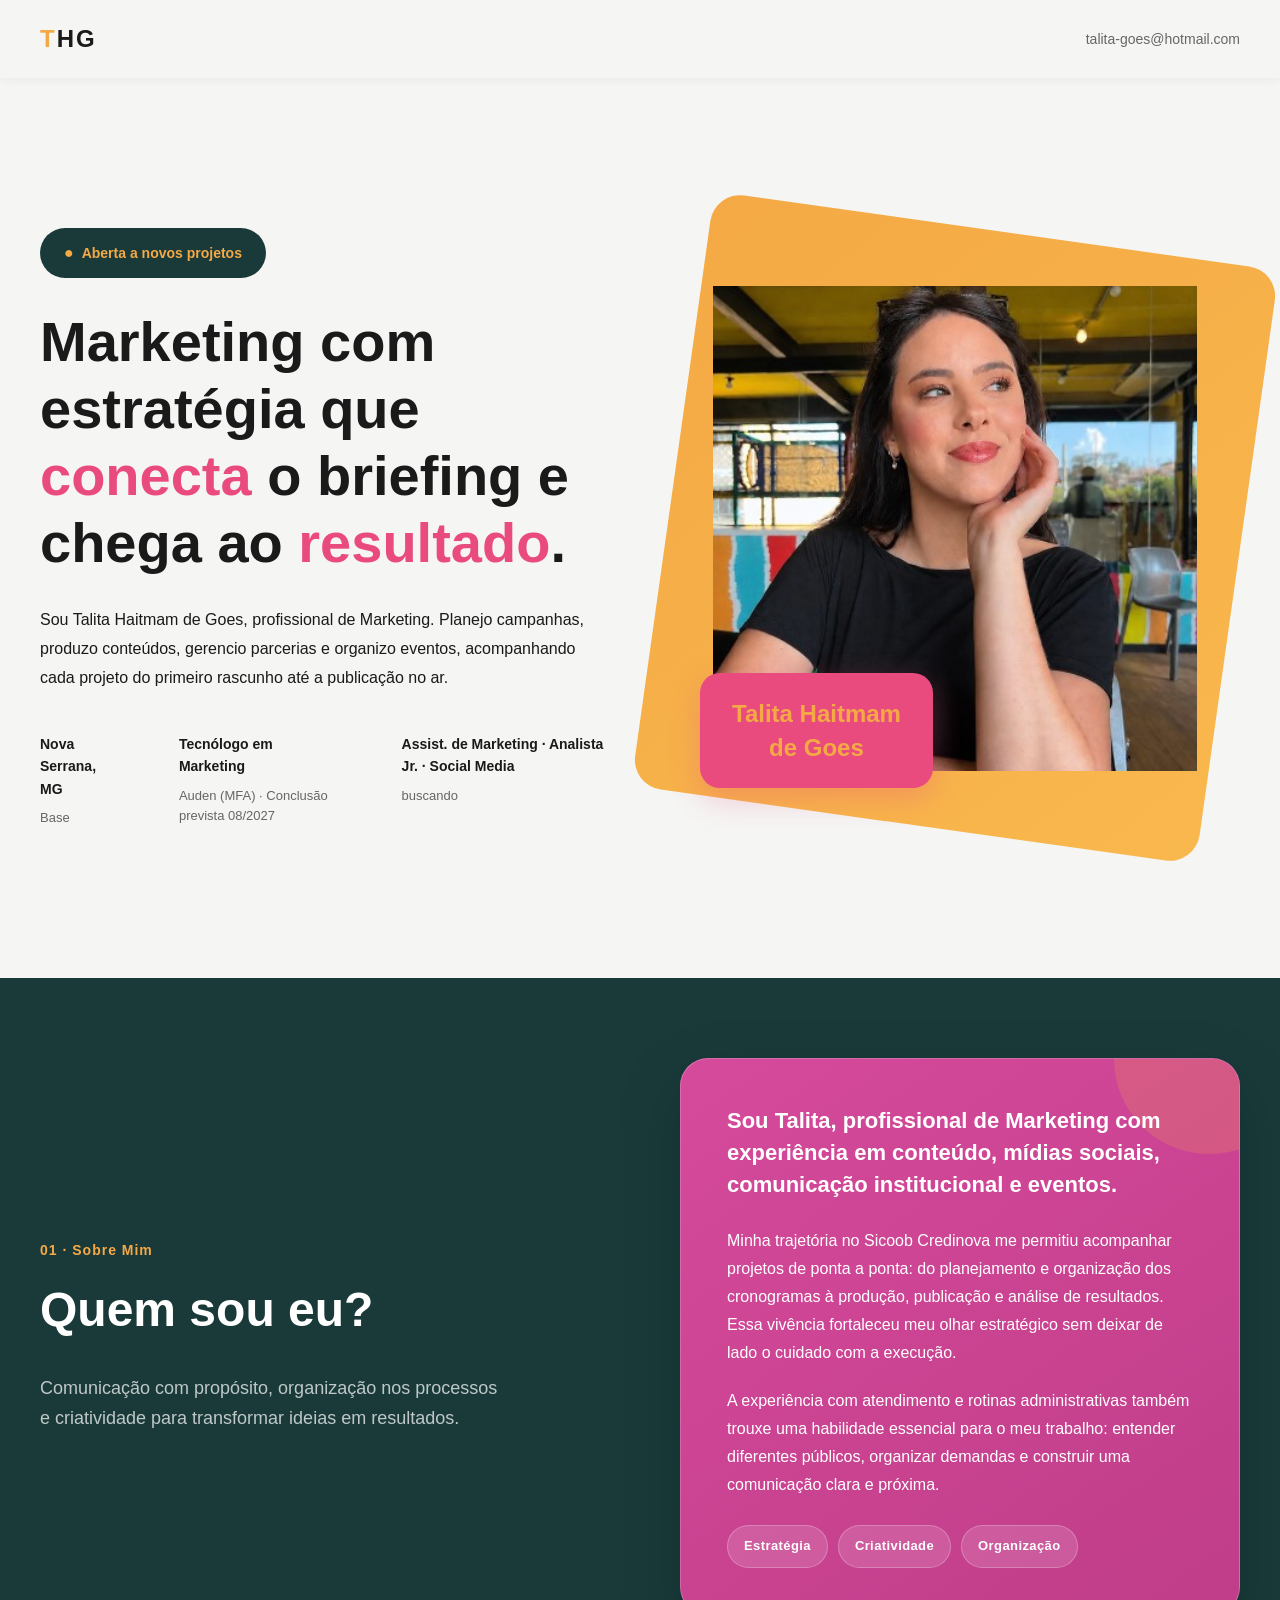
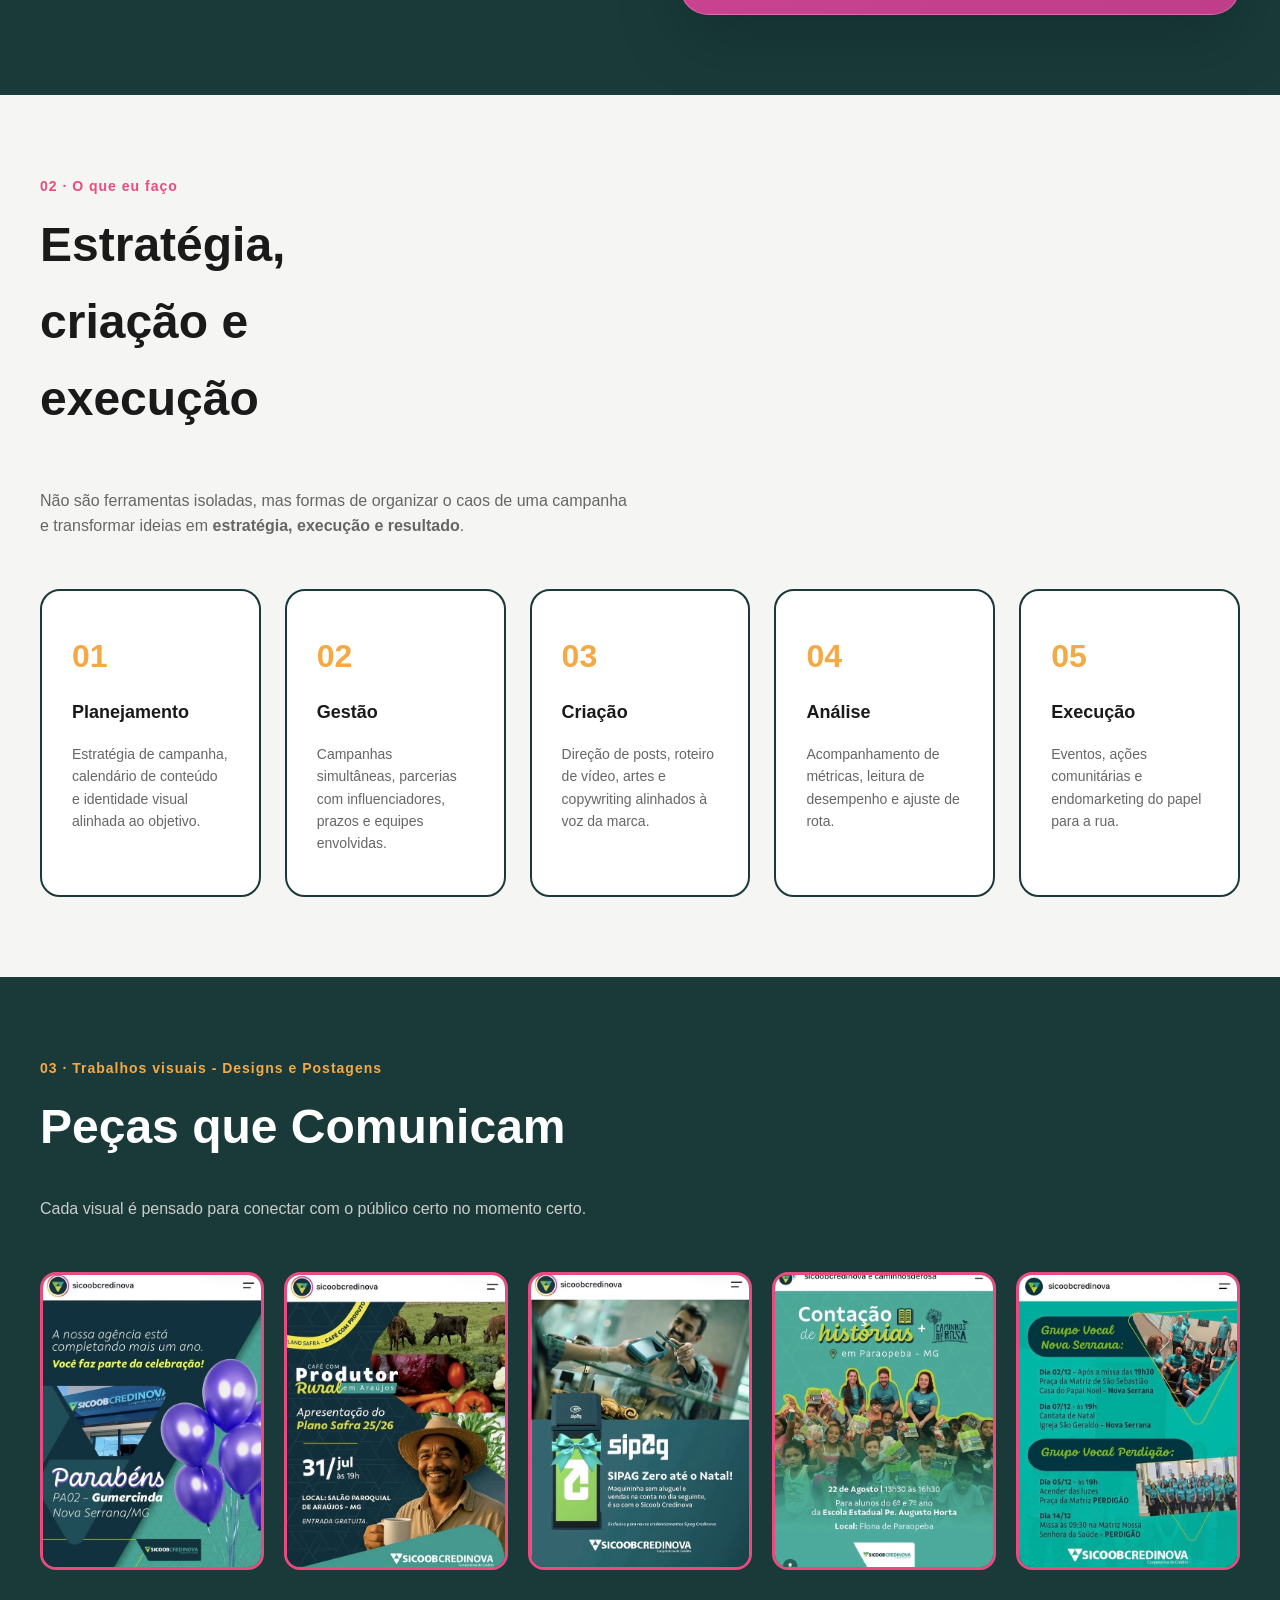
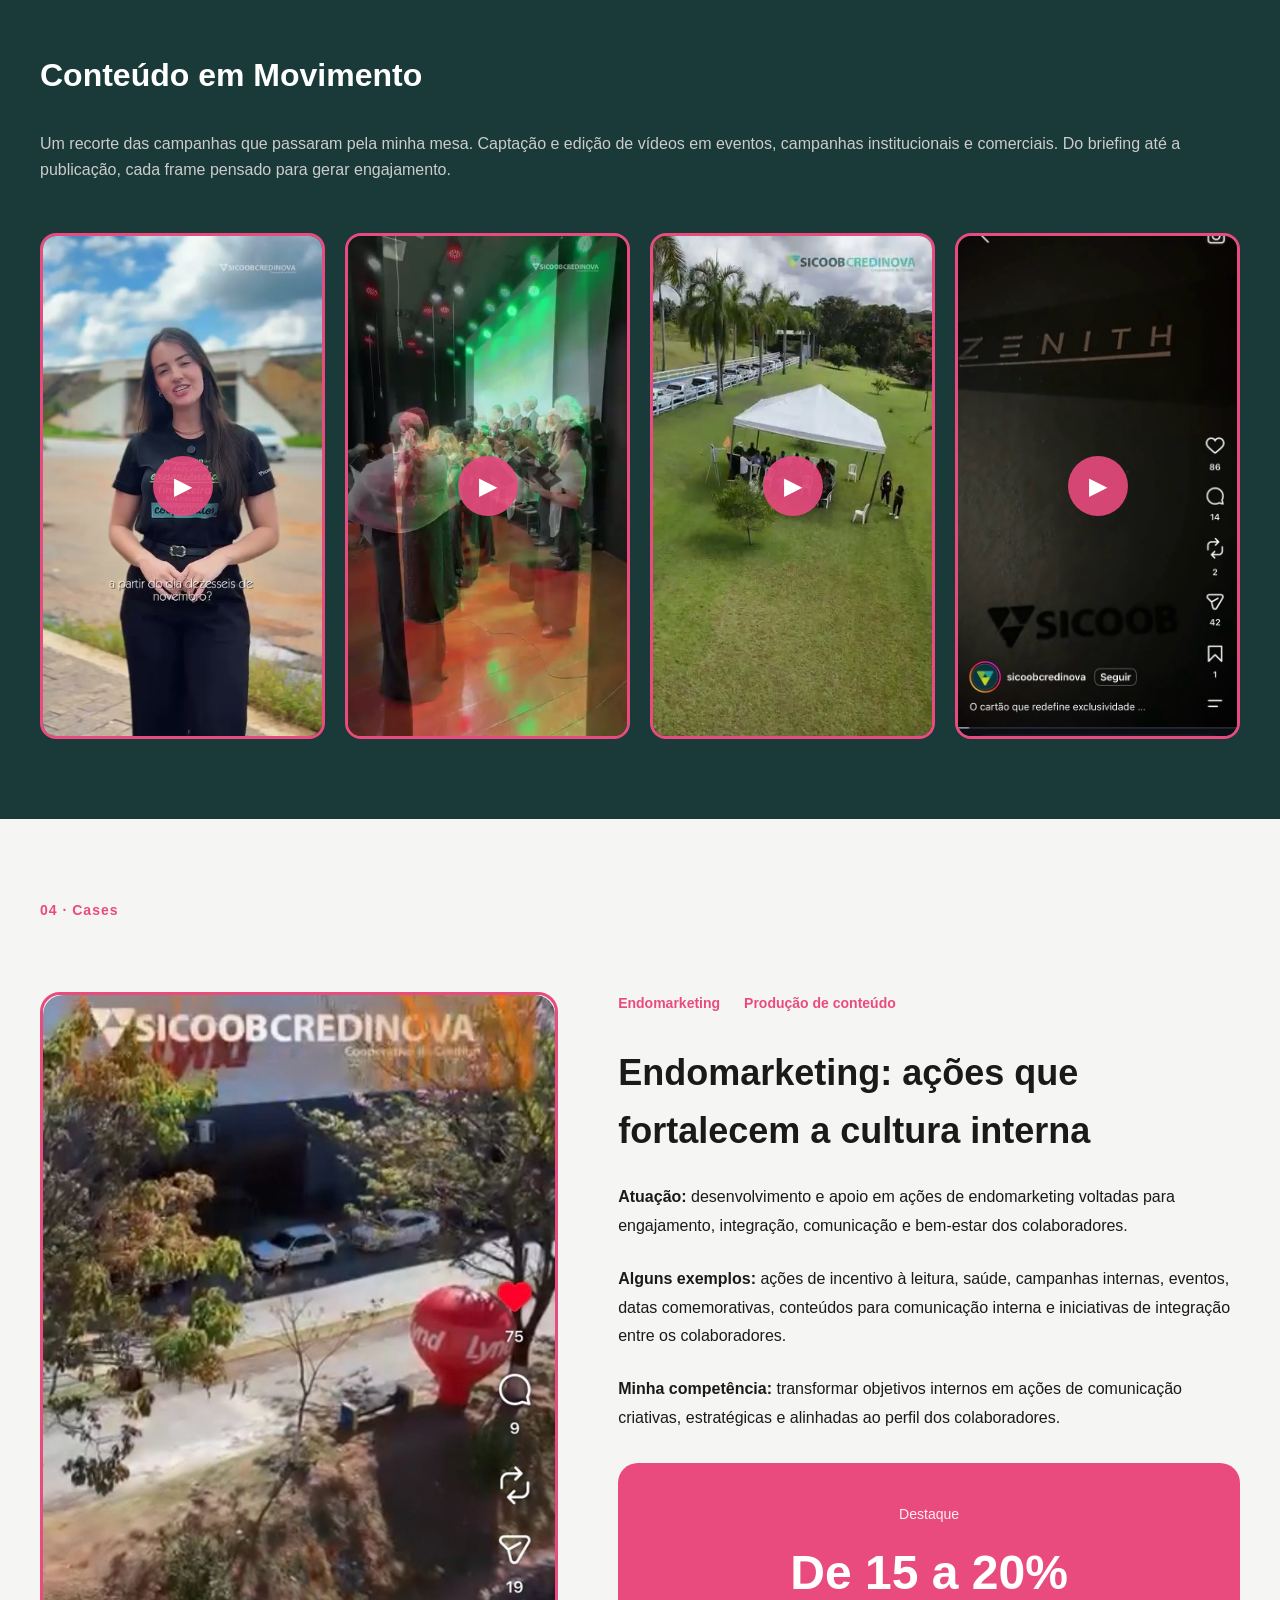
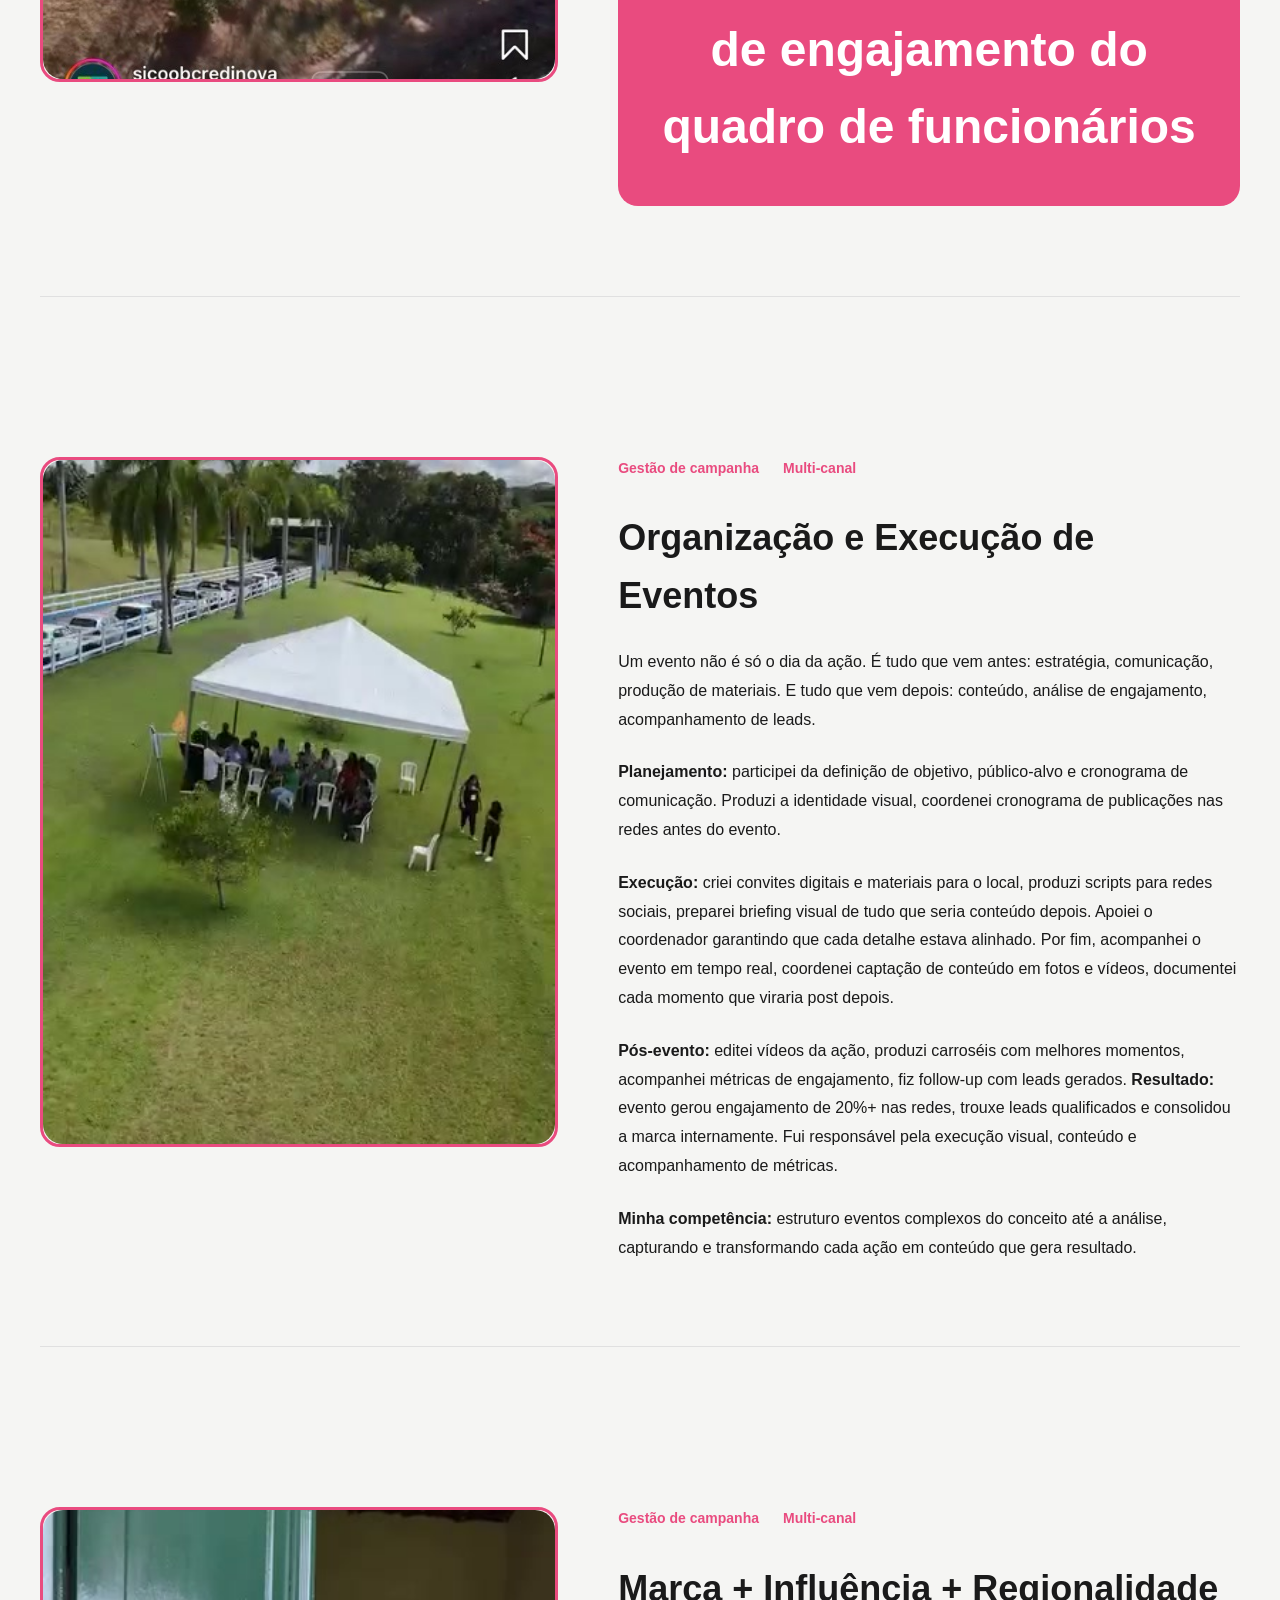
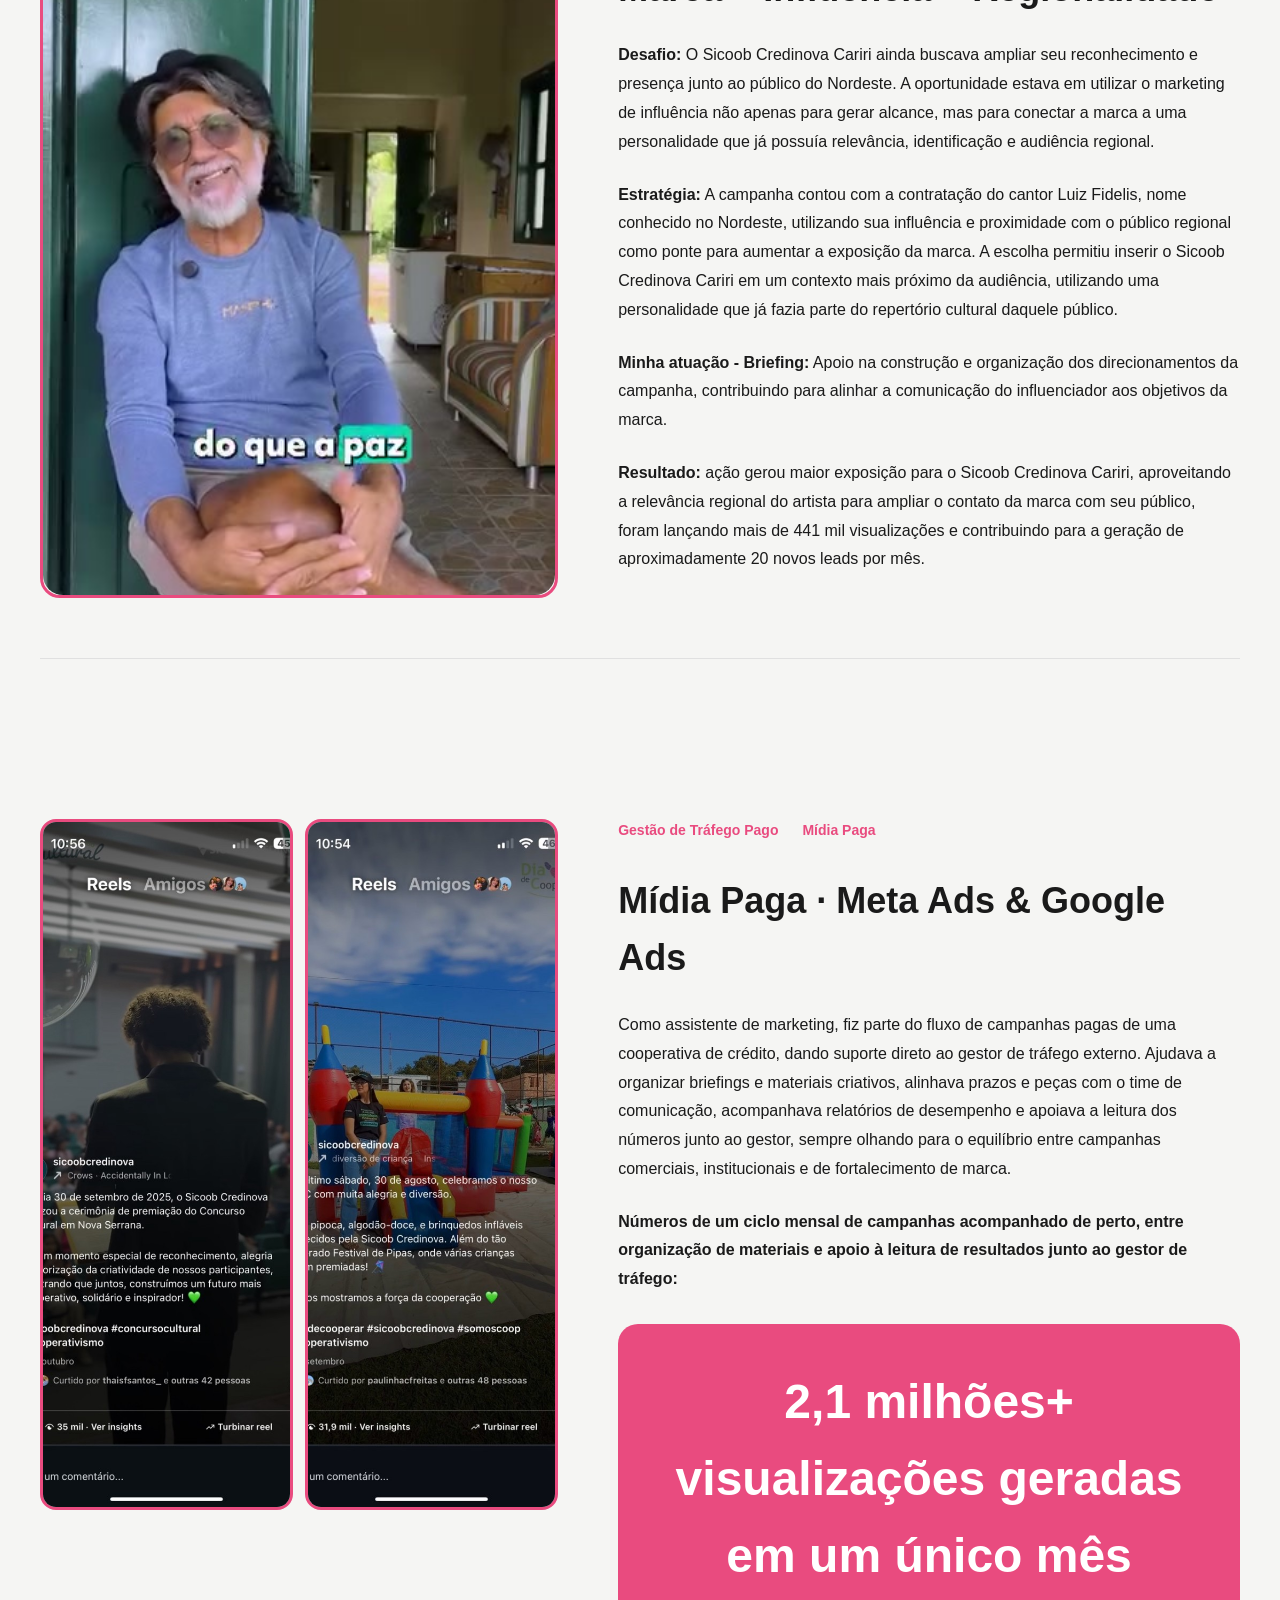
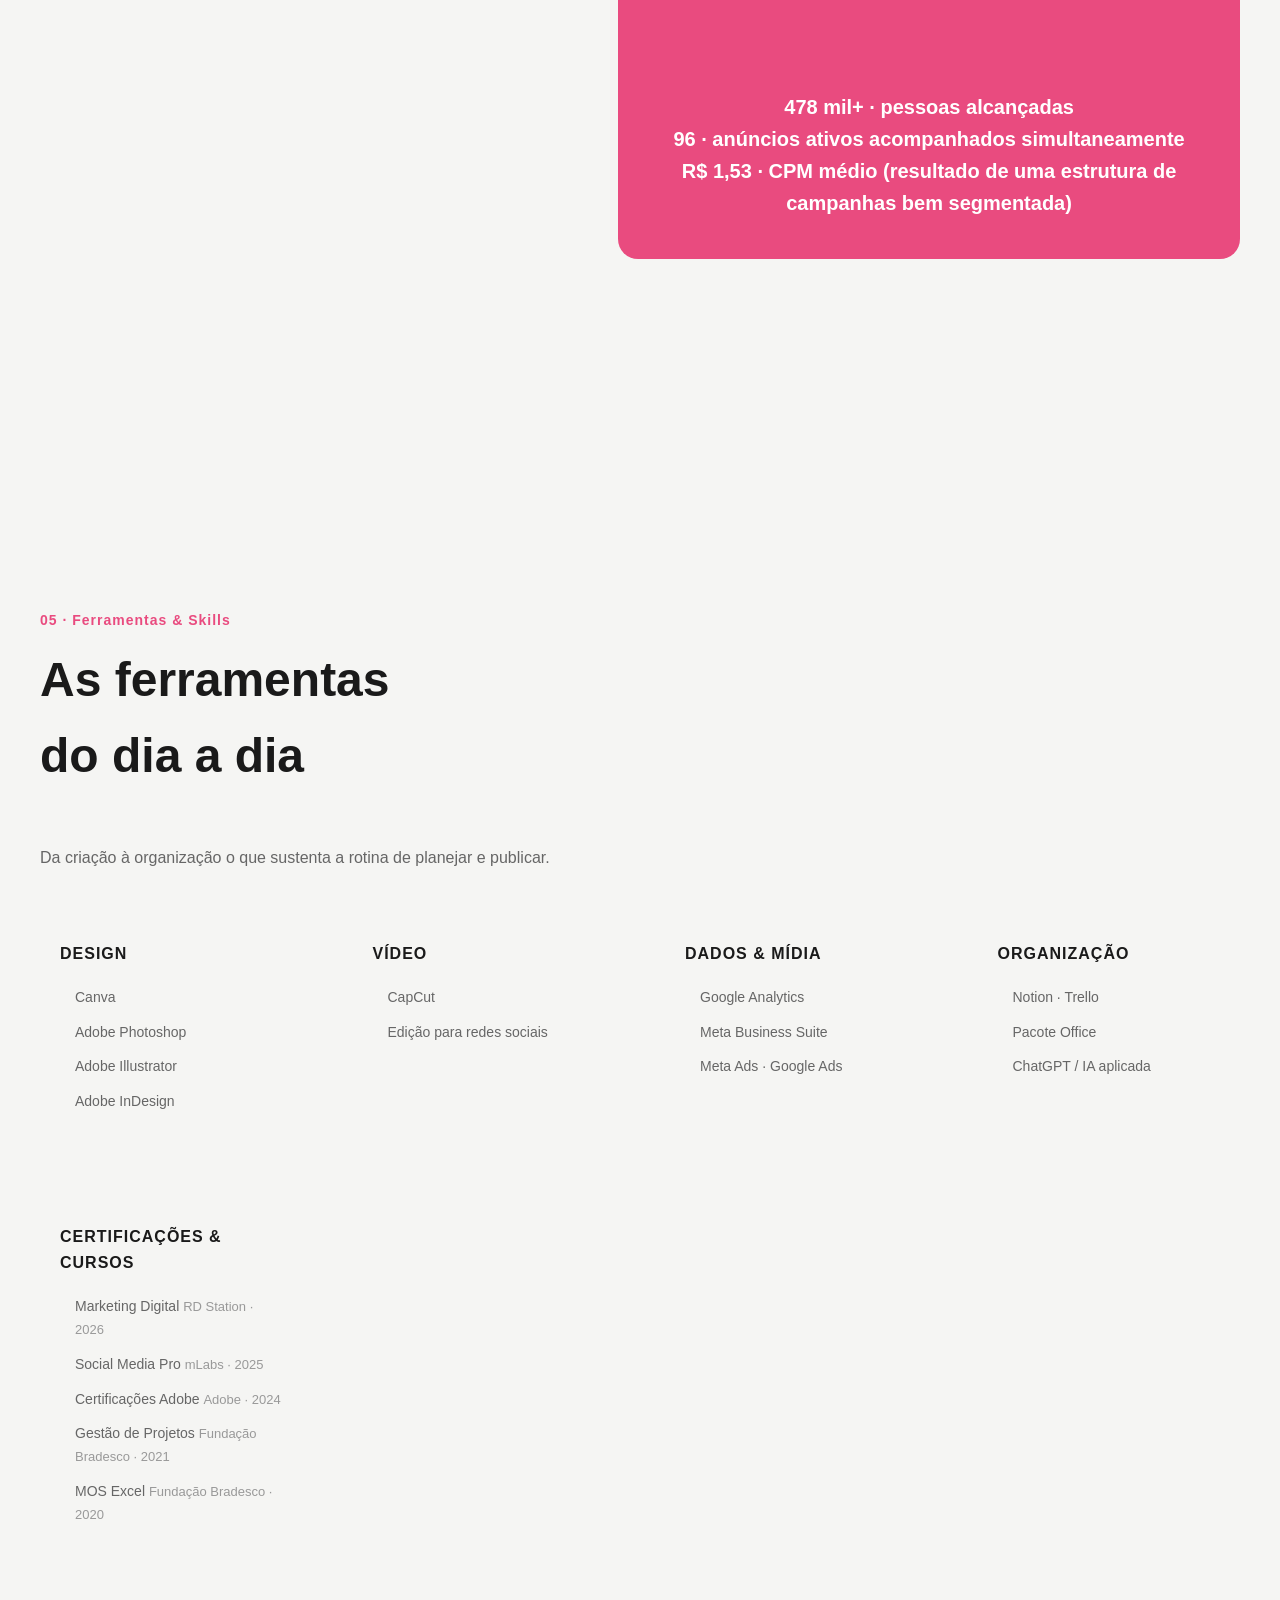
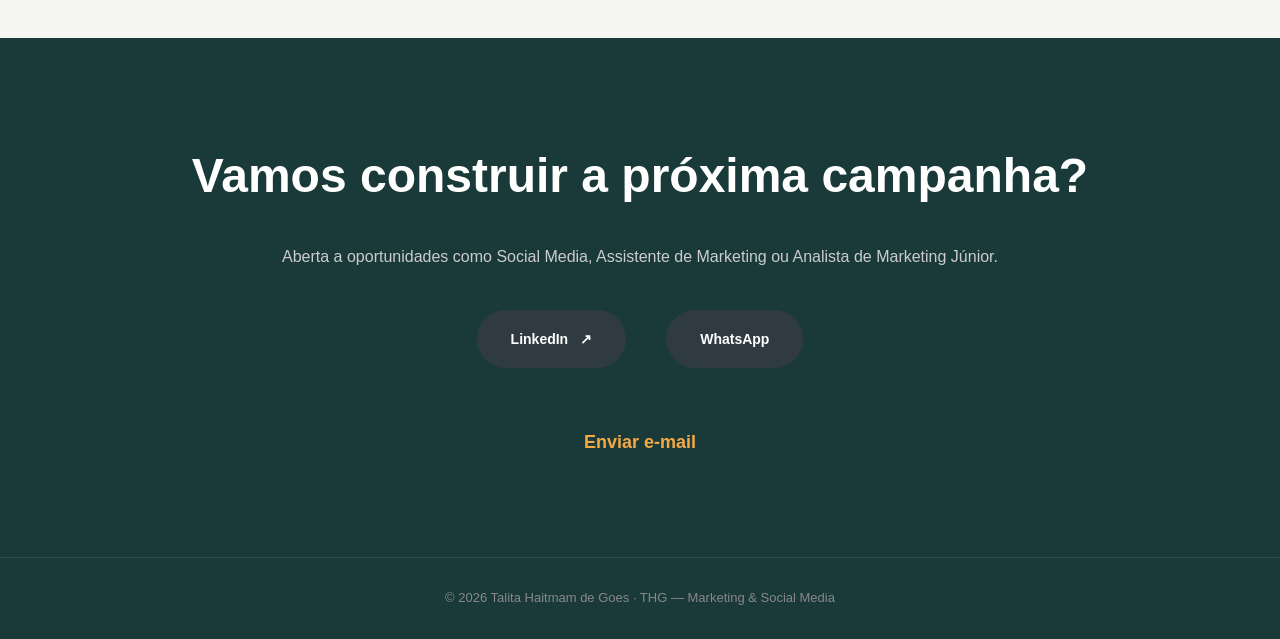
==== commit 3e1f4c09: "Update index(1) (1).html" ====
--- a/index(1) (1).html
+++ b/index(1) (1).html
@@ -6,6 +6,45 @@
     <title>Talita Haitmam de Goes | Marketing & Social Media</title>
     <link rel="stylesheet" href="./css/style.css">
     <link rel="llms-txt" href="./llms.txt" type="text/plain">
+
+    <style>
+        /* Ajustes finais de enquadramento */
+        .hero-image-photo {
+            object-fit: contain !important;
+            border-radius: 16px !important;
+            box-shadow: none !important;
+        }
+
+        /* Mídia Paga: cada foto com seu próprio contorno rosa */
+        .case-image-dual {
+            border: none !important;
+            border-radius: 0 !important;
+            overflow: visible !important;
+            aspect-ratio: 9 / 12;
+            display: grid;
+            grid-template-columns: 1fr 1fr;
+            gap: 12px;
+            background: transparent;
+        }
+
+        .case-image-dual-item {
+            min-width: 0;
+            min-height: 0;
+            height: 100%;
+            border: 3px solid var(--color-primary-pink);
+            border-radius: 16px;
+            overflow: hidden;
+            background: var(--color-light-bg);
+        }
+
+        .case-image-dual-item img {
+            display: block;
+            width: 100%;
+            height: 100%;
+            object-fit: cover;
+            border-radius: 0;
+        }
+    </style>
 </head>
 <body>
     <!-- SCROLL PROGRESS BAR -->
@@ -43,7 +82,7 @@
 
         <div class="hero-image">
             <div class="hero-image-bg"></div>
-            <img src="./fotos/perfil-talita.jfif" alt="Talita Haitmam de Goes" class="hero-image-photo" loading="lazy" style="object-fit: contain;">
+            <img src="./fotos/perfil-talita.jfif" alt="Talita Haitmam de Goes" class="hero-image-photo" loading="lazy">
             <div class="hero-name-badge">Talita Haitmam<br>de Goes</div>
         </div>
     </section>
@@ -156,9 +195,9 @@
                 </video>
                 <div class="play-icon">▶</div>
             </div>
-            <div class="gallery-video" onclick="openModal('./videos/influencia-luiz-fidelis.mp4')">
-                <video preload="metadata" poster="./fotos/influencia-luiz-fidelis.jpg">
-                    <source src="./videos/influencia-luiz-fidelis.mp4" type="video/mp4">
+            <div class="gallery-video" onclick="openModal('./videos/institucional-cartao-zenith.mp4')">
+                <video preload="metadata" poster="./fotos/institucional-cartao-zenith.jfif">
+                    <source src="./videos/institucional-cartao-zenith.mp4" type="video/mp4">
                 </video>
                 <div class="play-icon">▶</div>
             </div>
@@ -242,8 +281,13 @@
 
         <!-- CASE 4 - Mídia Paga -->
         <div class="case-item">
-            <div class="case-image">
-                <div class="case-media-gallery" style="display:flex;gap:12px;flex-wrap:wrap;"><img style="width:calc(50% - 6px);object-fit:cover;" src="./fotos/resultado-midia-paga-concurso-cultural.jfif" alt="Mídia Paga - Concurso Cultural" loading="lazy"><img style="width:calc(50% - 6px);object-fit:cover;" src="./fotos/resultado-midia-paga-dia-c.jfif" alt="Mídia Paga - Dia C" loading="lazy"></div>
+            <div class="case-image case-image-dual">
+                <div class="case-image-dual-item">
+                    <img src="./fotos/resultado-midia-paga-concurso-cultural.jfif" alt="Mídia Paga - Concurso Cultural" loading="lazy">
+                </div>
+                <div class="case-image-dual-item">
+                    <img src="./fotos/resultado-midia-paga-dia-c.jfif" alt="Mídia Paga - Dia C" loading="lazy">
+                </div>
             </div>
             <div class="case-content">
                 <div class="case-meta">
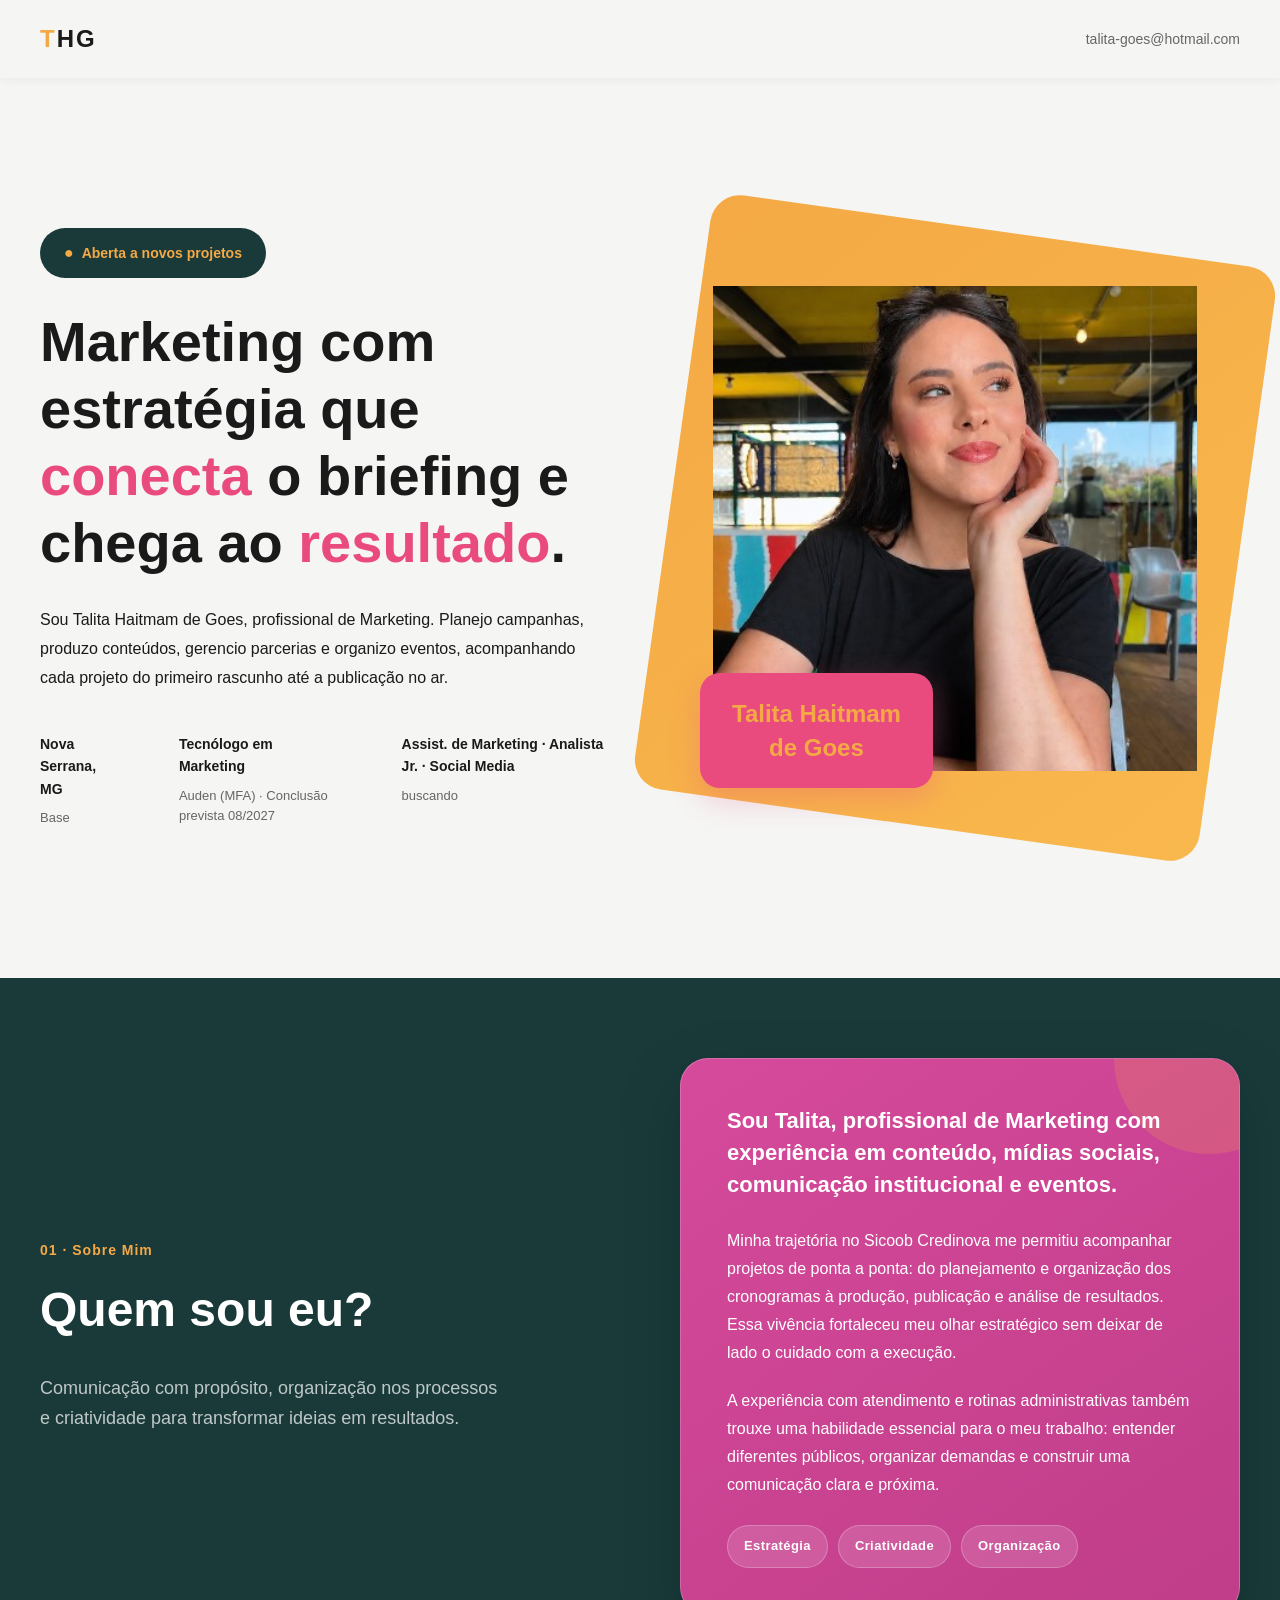
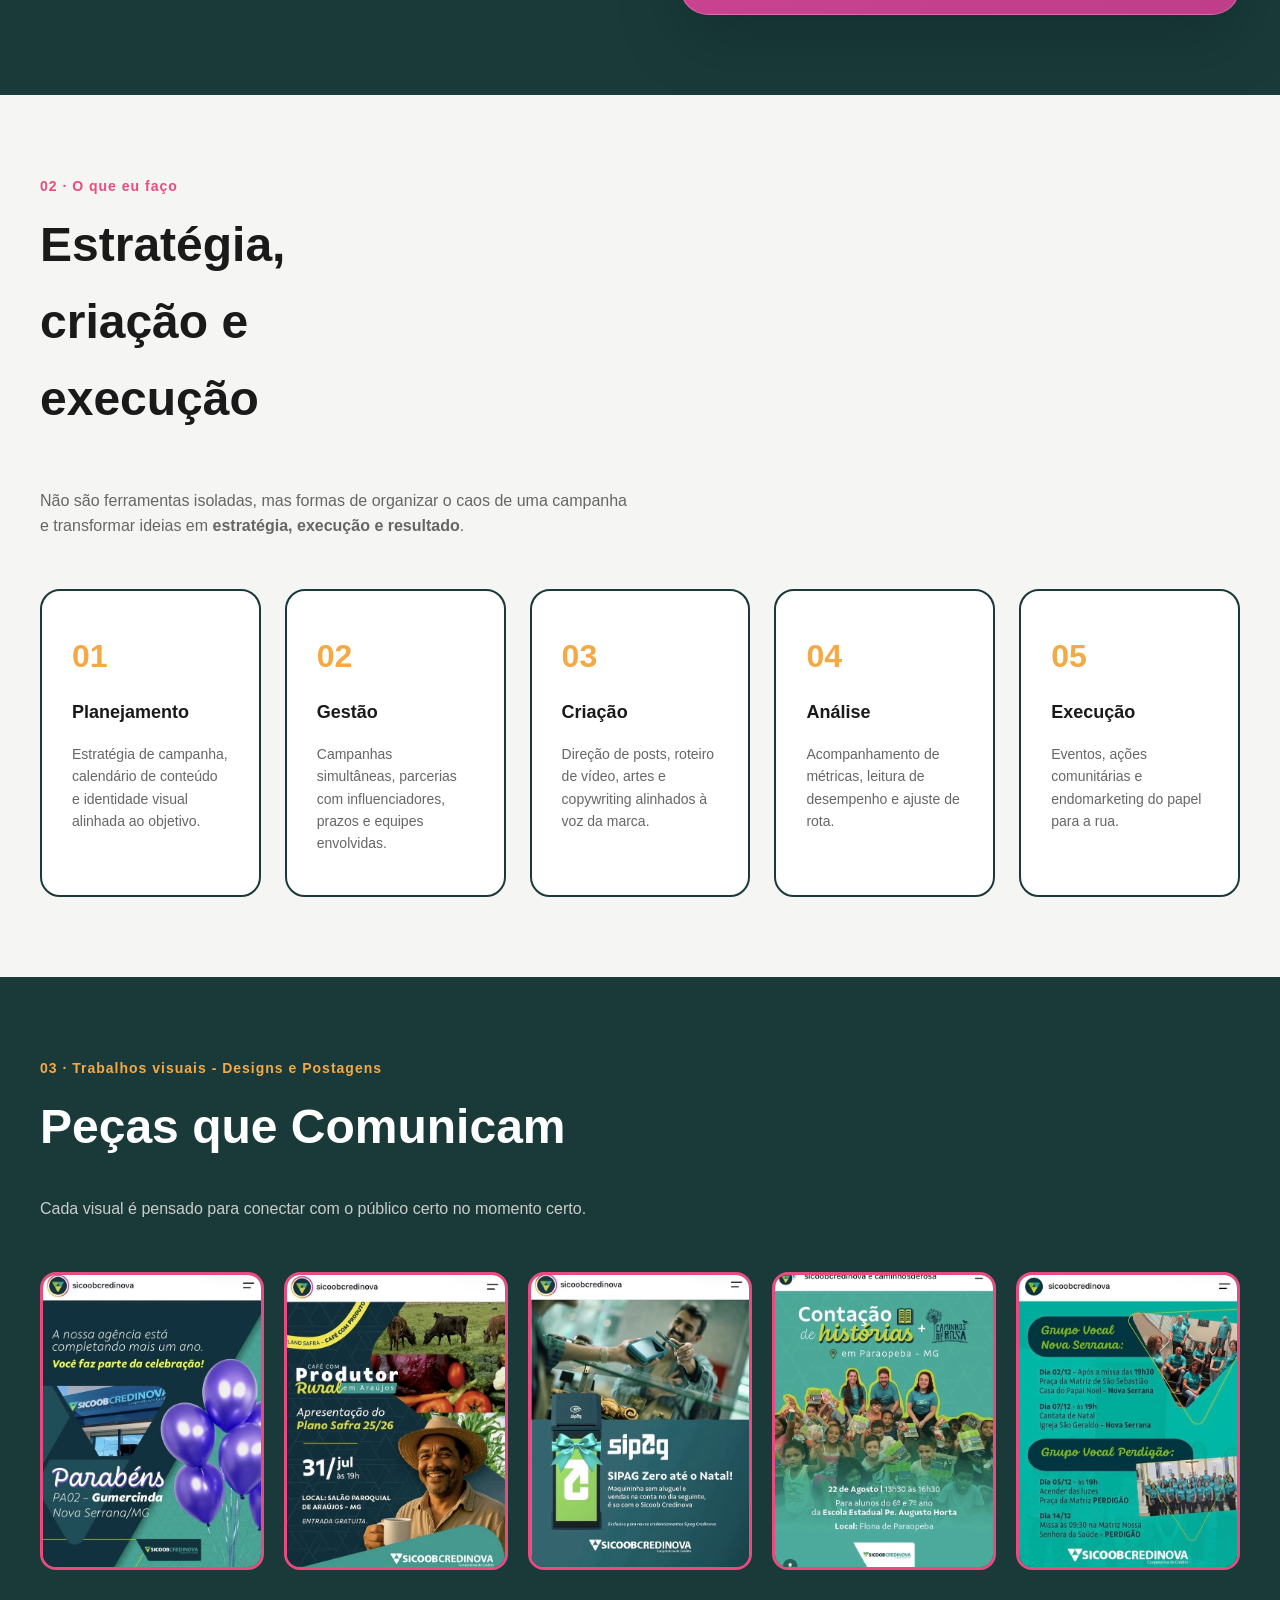
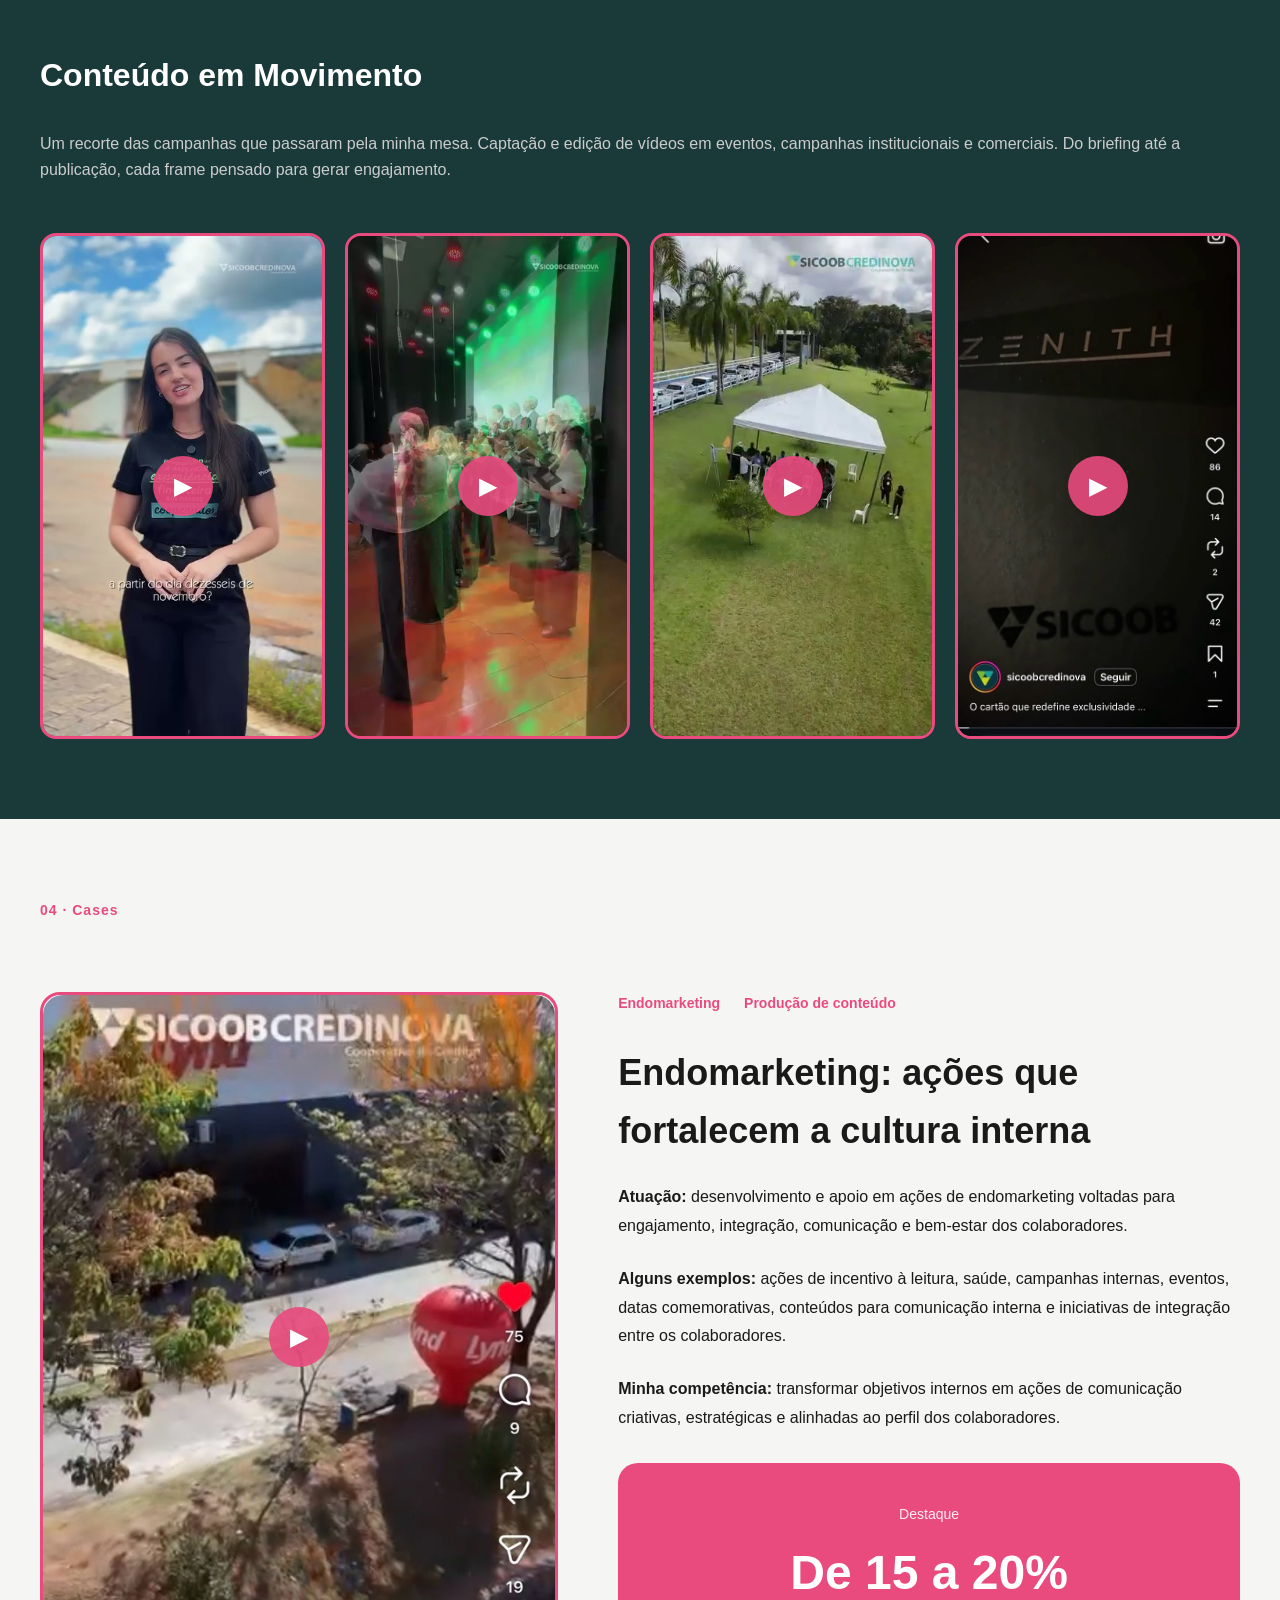
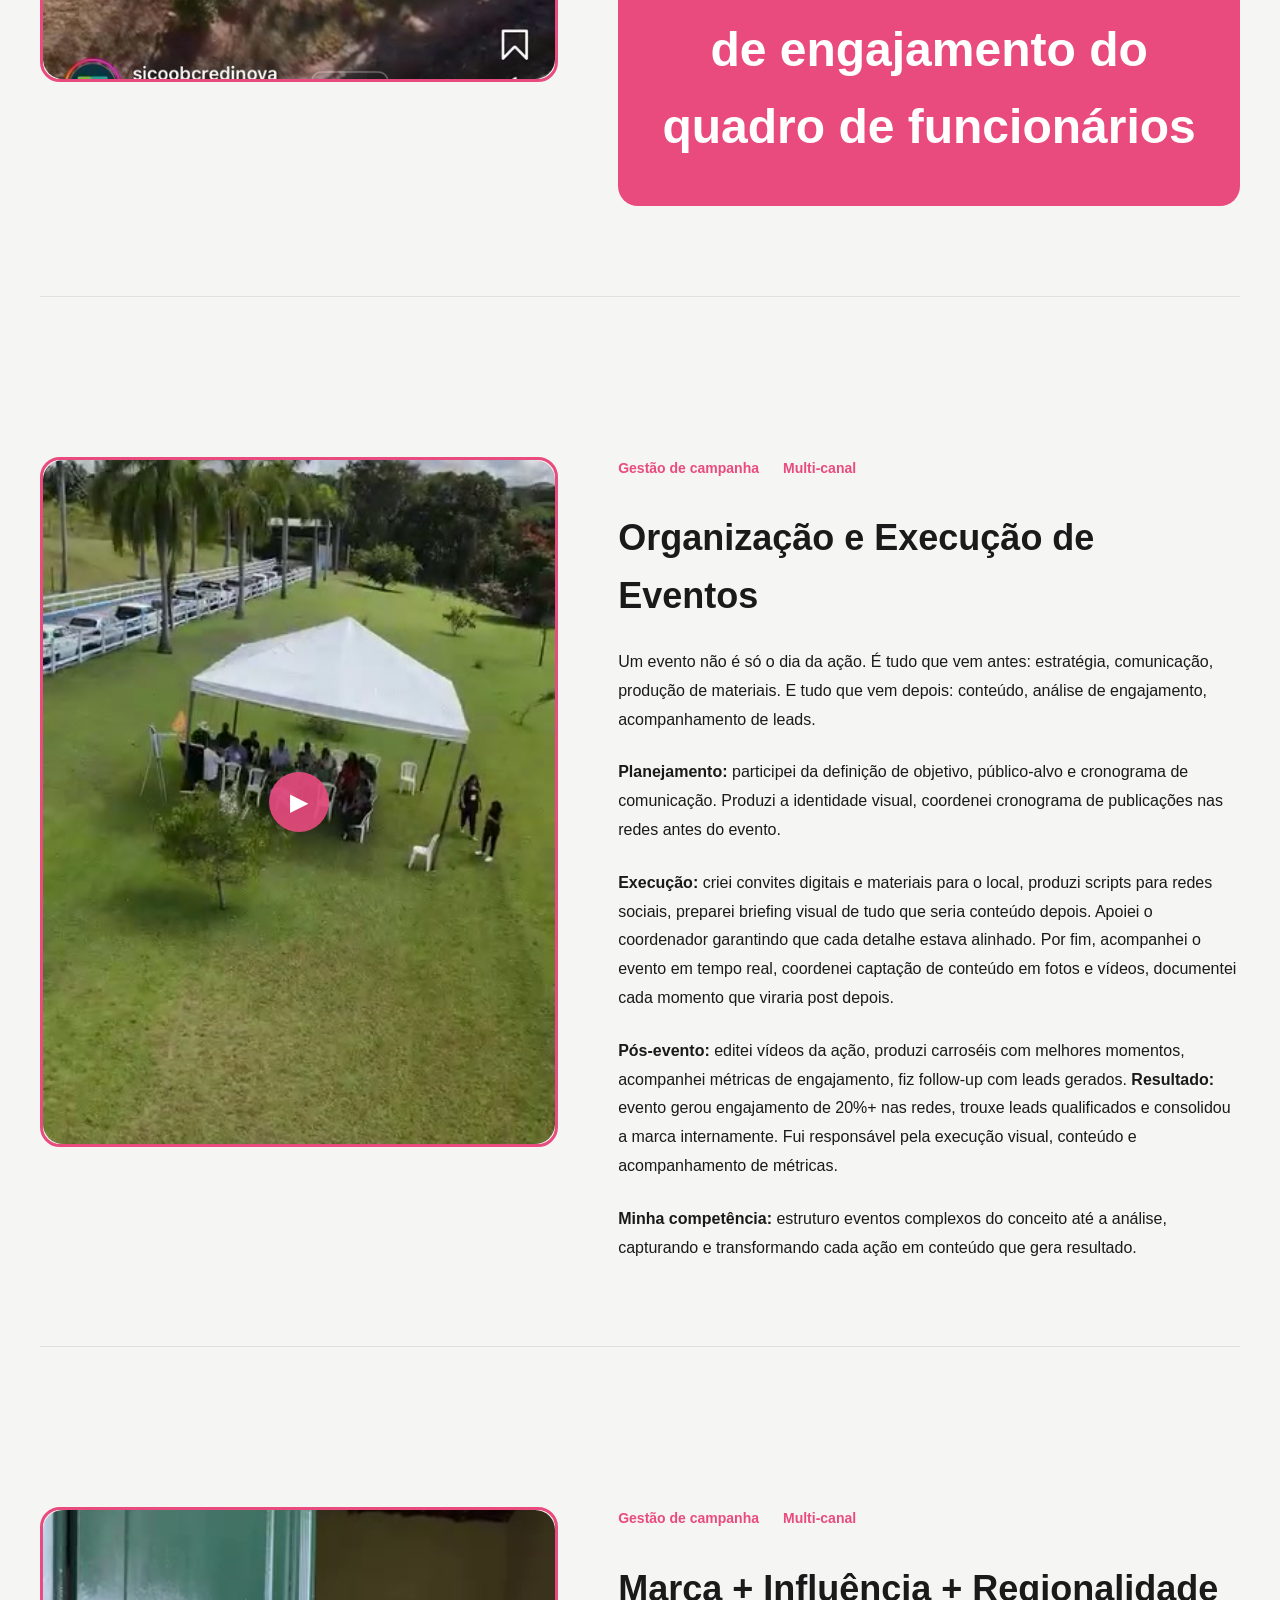
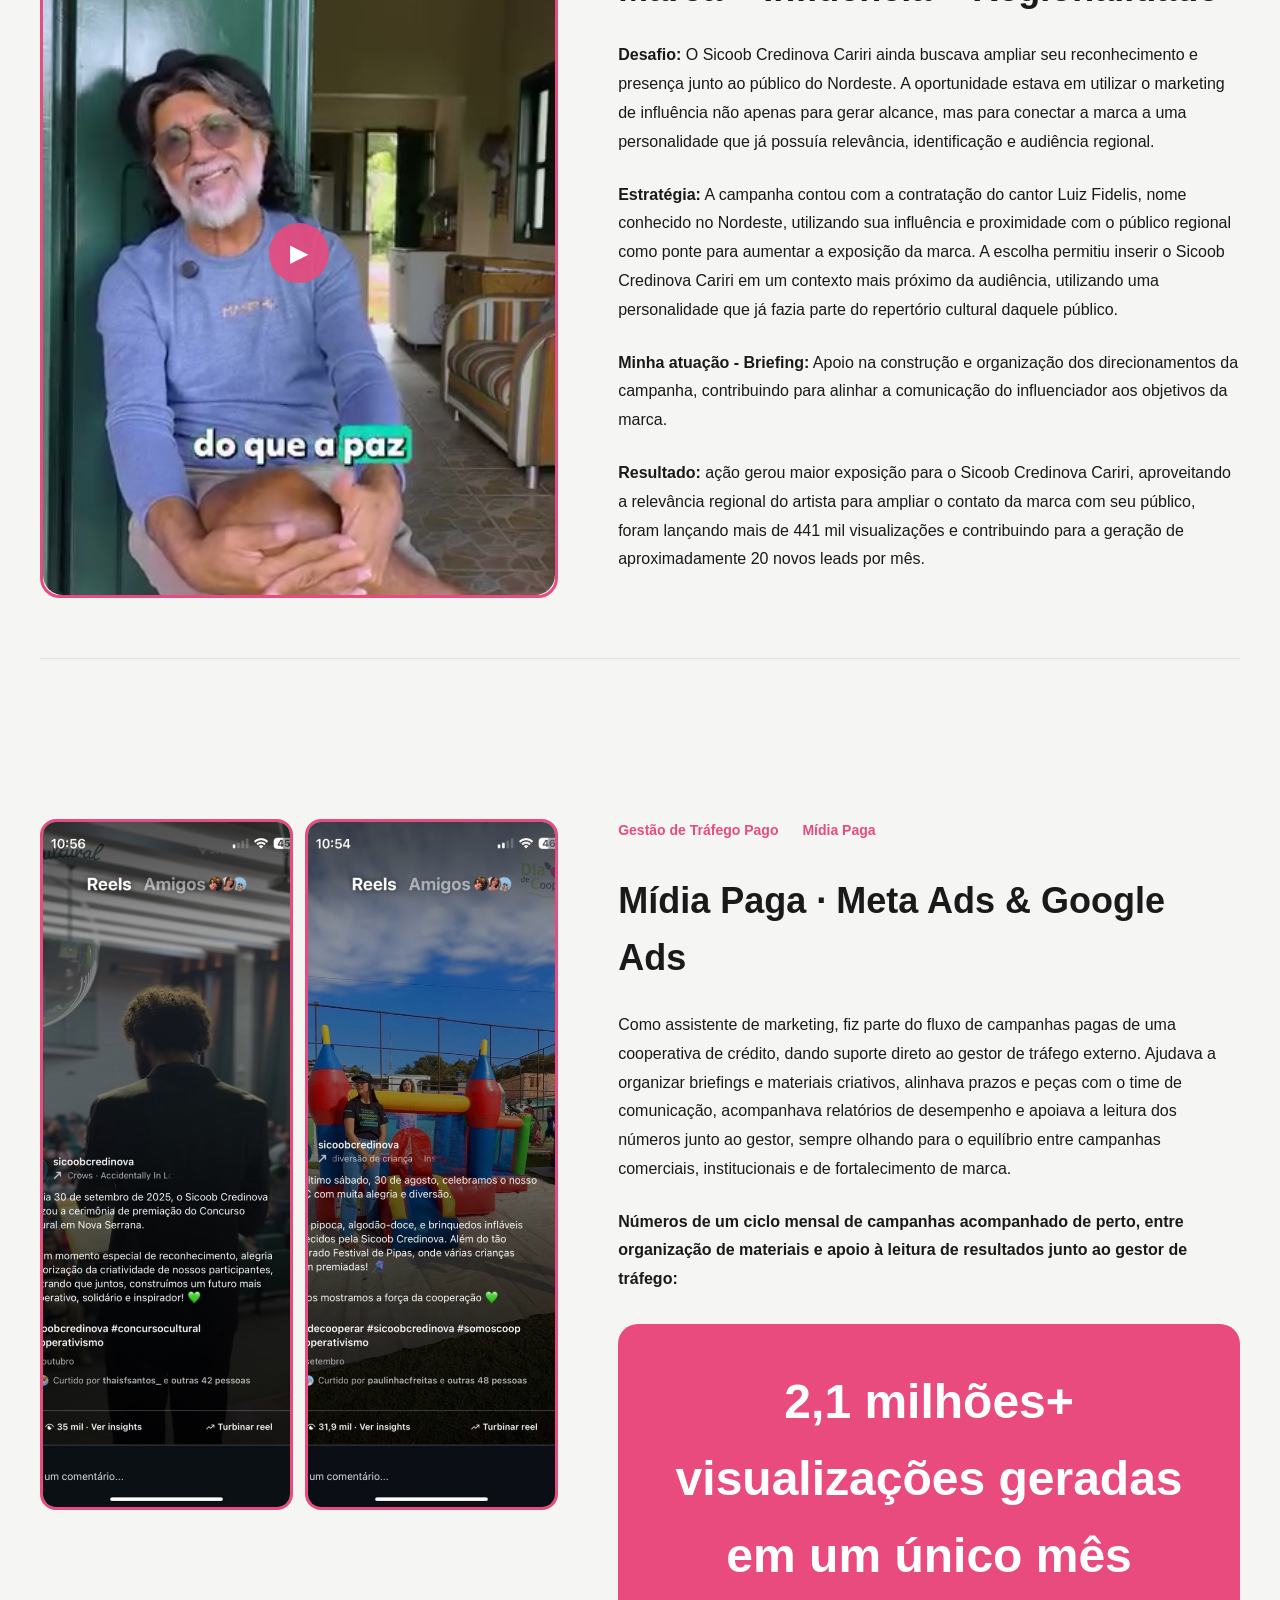
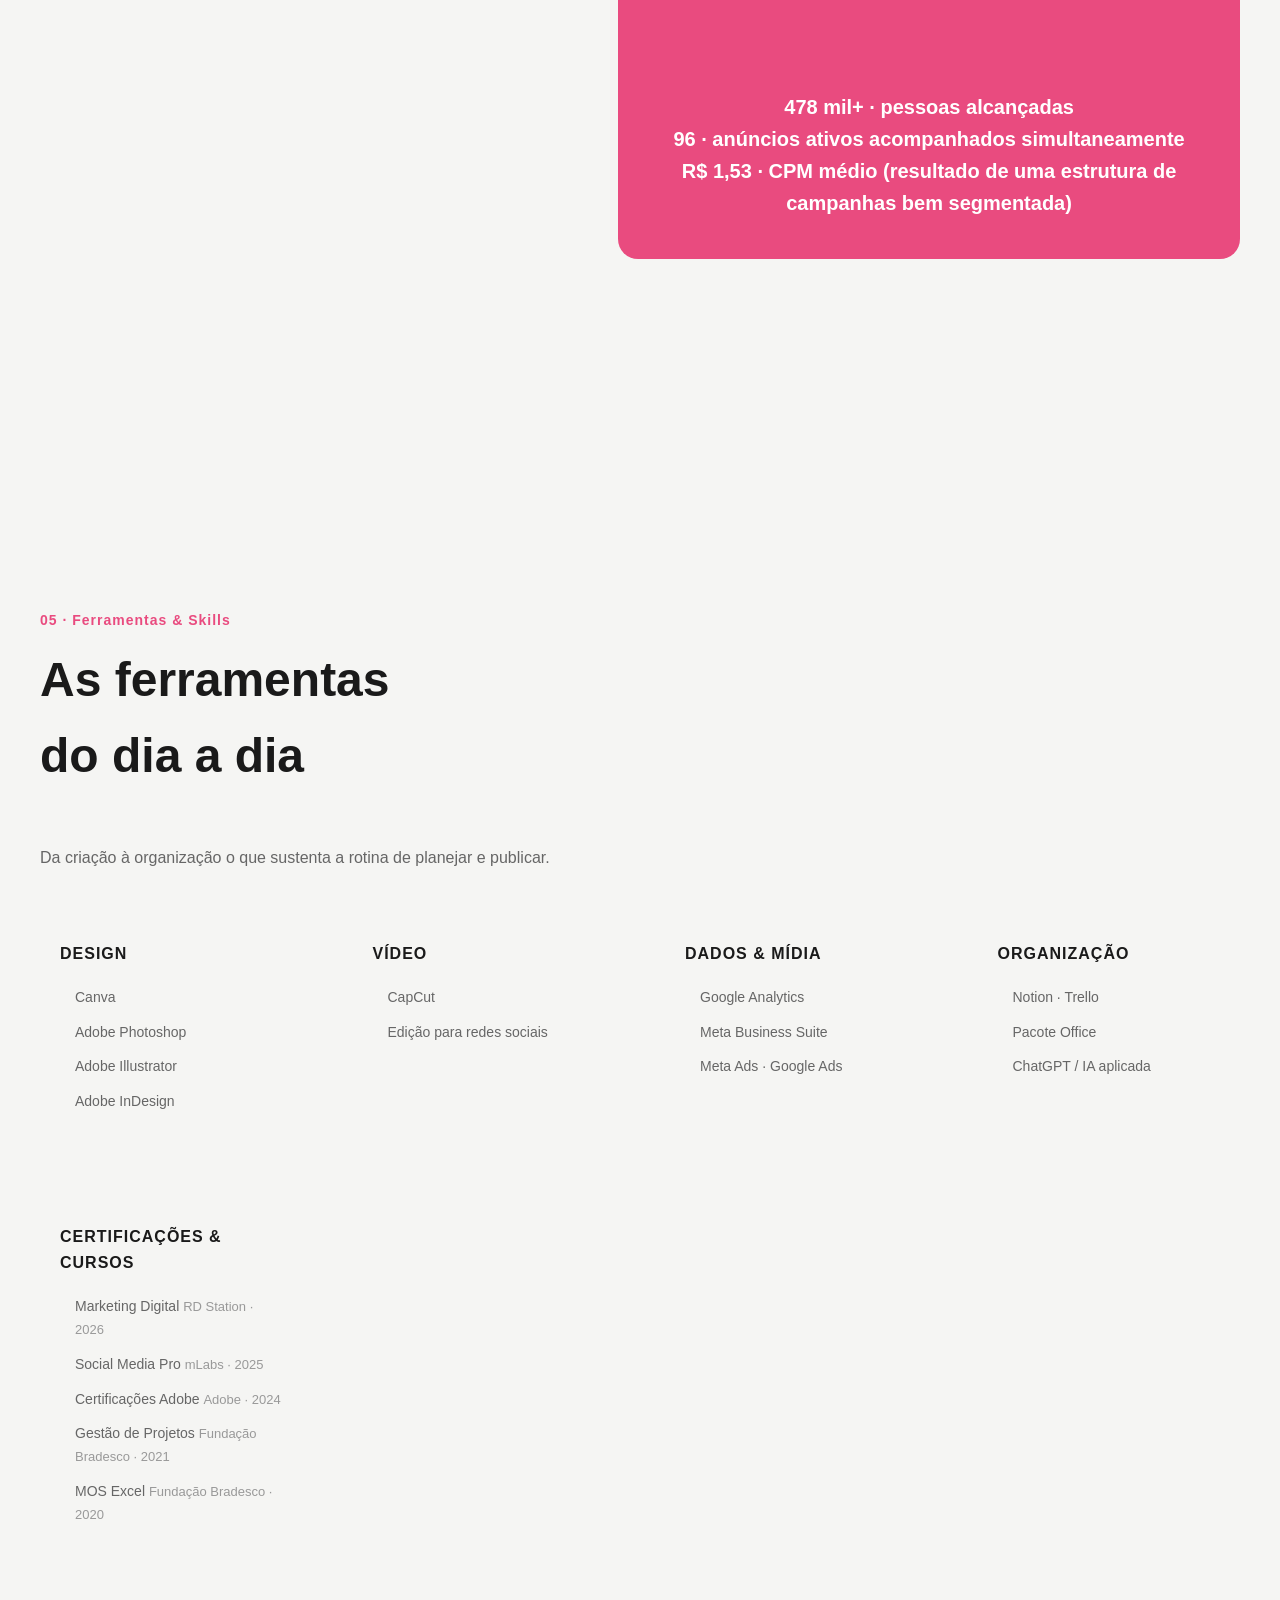
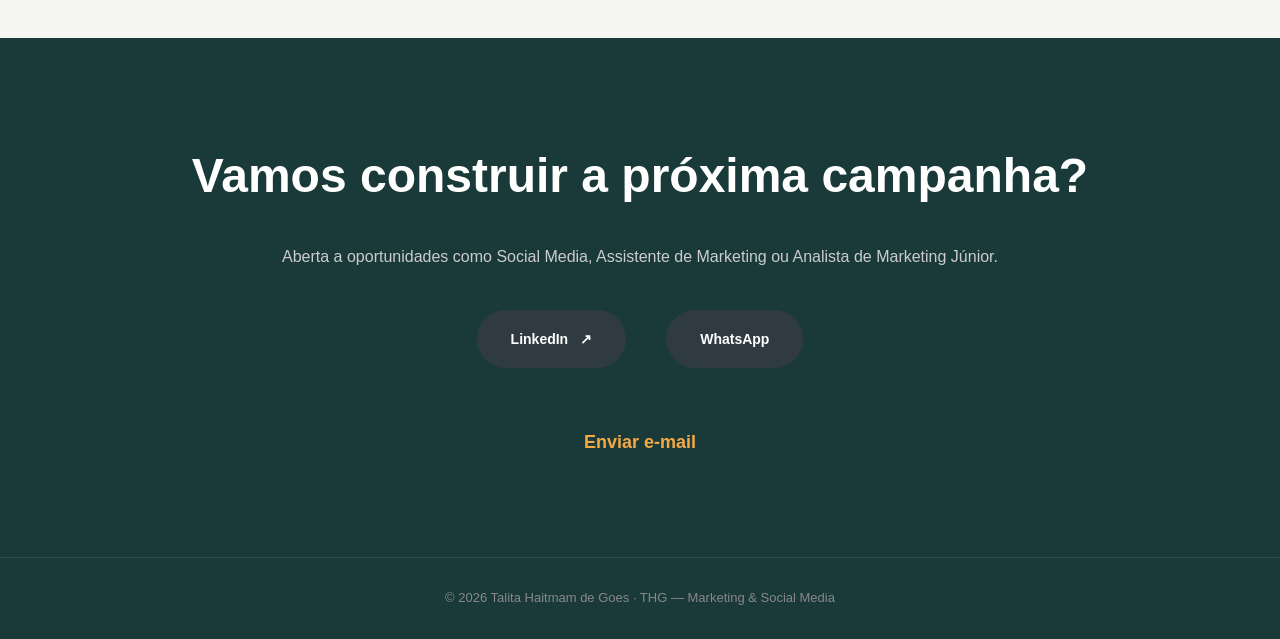
==== commit a43fab04: "Update index(1) (1).html" ====
--- a/index(1) (1).html
+++ b/index(1) (1).html
@@ -11,7 +11,7 @@
         /* Ajustes finais de enquadramento */
         .hero-image-photo {
             object-fit: contain !important;
-            border-radius: 16px !important;
+            border-radius: 18px !important;
             box-shadow: none !important;
         }
 
@@ -212,6 +212,7 @@
         <div class="case-item">
             <div class="case-image">
                 <video style="width:100%;height:100%;object-fit:cover;border-radius:inherit;" preload="metadata" poster="./fotos/endomarketing-fic-movimento.jfif" onclick="event.stopPropagation(); openModal('./videos/endomarketing-fic-movimento.mp4')"><source src="./videos/endomarketing-fic-movimento.mp4" type="video/mp4"></video>
+                <div class="play-icon">▶</div>
             </div>
             <div class="case-content">
                 <div class="case-meta">
@@ -237,6 +238,7 @@
         <div class="case-item">
             <div class="case-image">
                 <video style="width:100%;height:100%;object-fit:cover;border-radius:inherit;" preload="metadata" poster="./fotos/evento-cafe-produtor-rural.jpg" onclick="event.stopPropagation(); openModal('./videos/evento-cafe-produtor-rural.mp4')"><source src="./videos/evento-cafe-produtor-rural.mp4" type="video/mp4"></video>
+                <div class="play-icon">▶</div>
             </div>
             <div class="case-content">
                 <div class="case-meta">
@@ -261,6 +263,7 @@
         <div class="case-item">
             <div class="case-image">
                 <video style="width:100%;height:100%;object-fit:cover;border-radius:inherit;" preload="metadata" poster="./fotos/influencia-luiz-fidelis.jpg" onclick="event.stopPropagation(); openModal('./videos/influencia-luiz-fidelis.mp4')"><source src="./videos/influencia-luiz-fidelis.mp4" type="video/mp4"></video>
+                <div class="play-icon">▶</div>
             </div>
             <div class="case-content">
                 <div class="case-meta">
